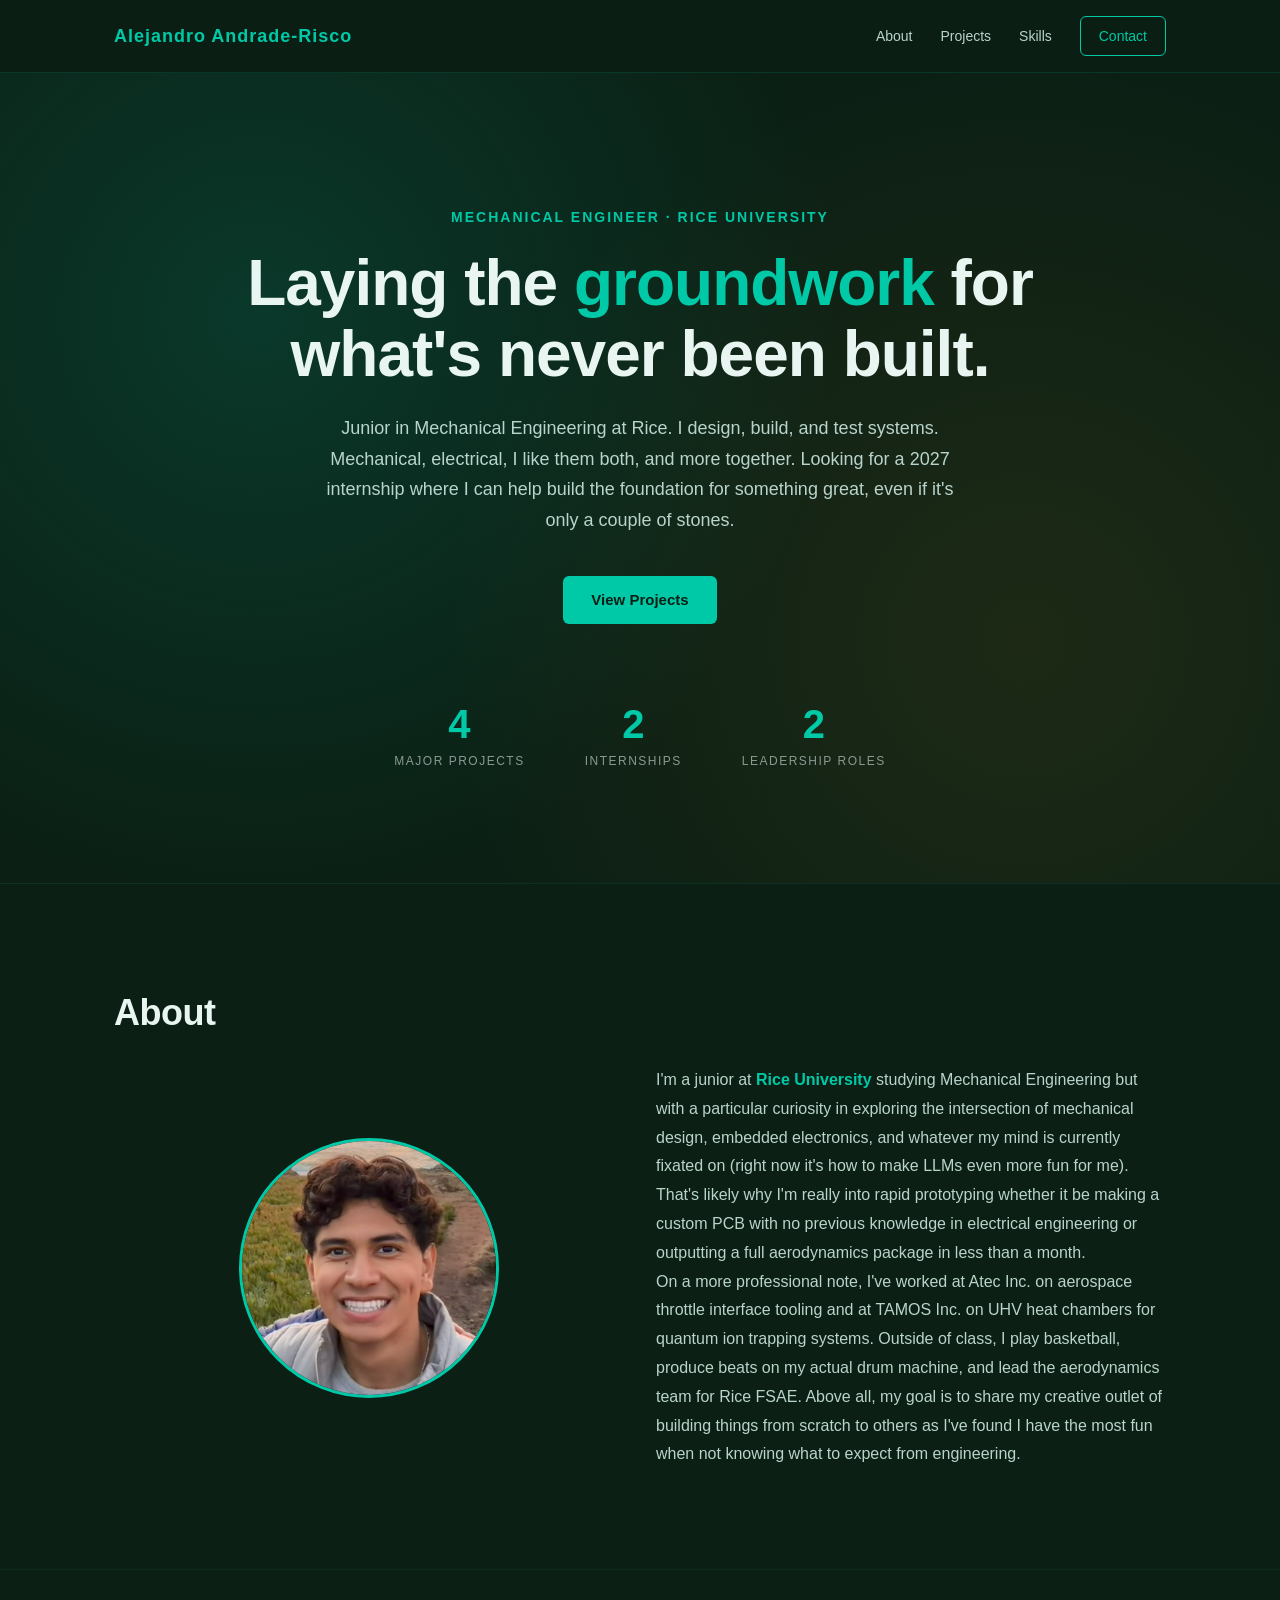
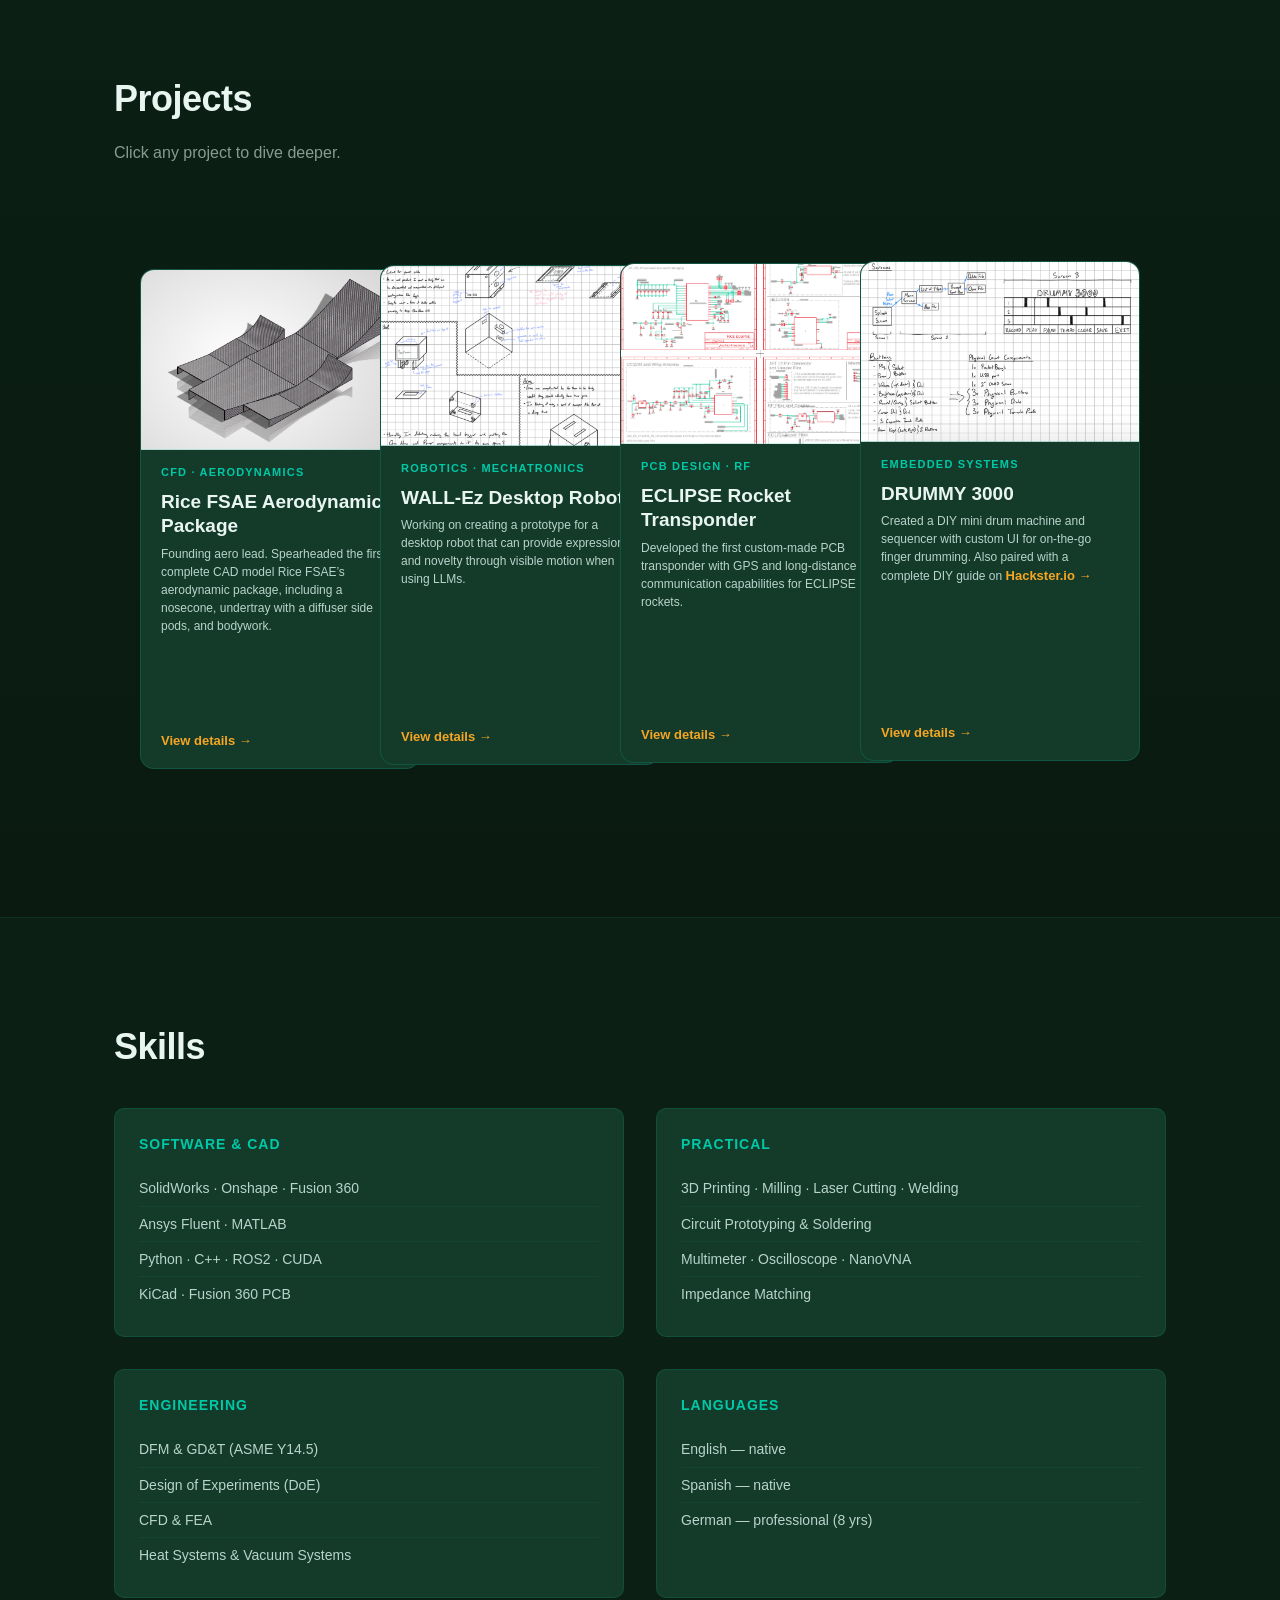
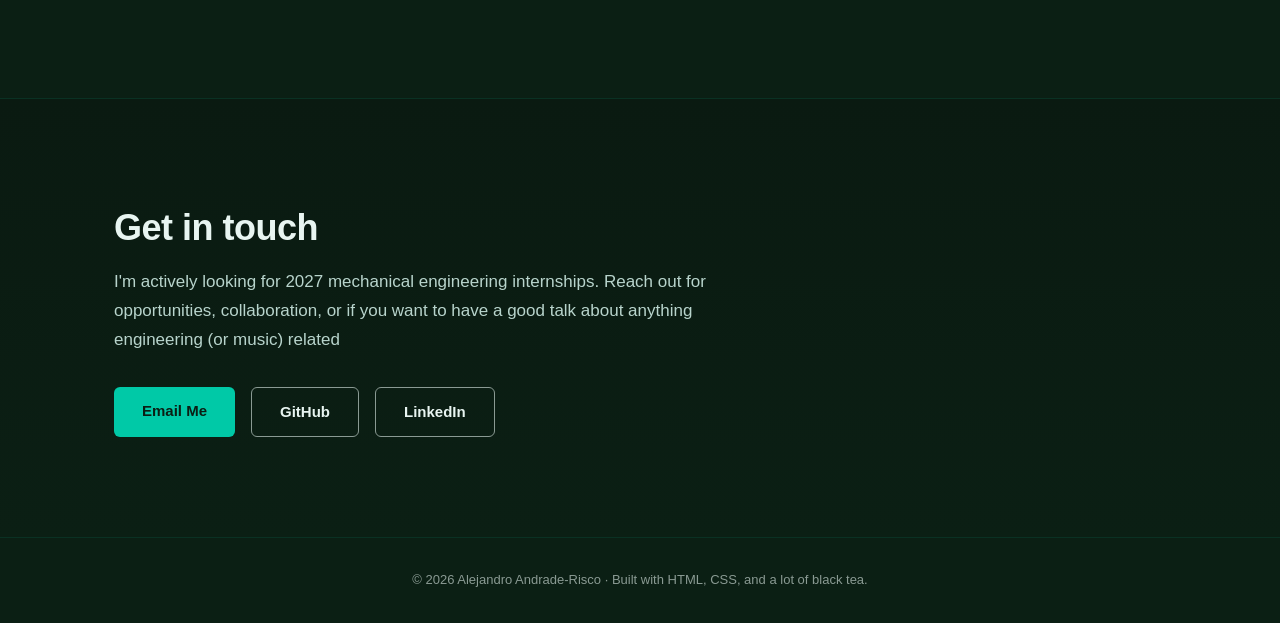
==== index.html @ f4b12572 "Update internship description for clarity" ====
<!DOCTYPE html>
<html lang="en">
<head>
  <meta charset="UTF-8">
  <meta name="viewport" content="width=device-width, initial-scale=1.0">
  <meta name="description" content="Mechanical engineering portfolio — Rice University. Projects in PCB design, aerodynamics, robotics, and embedded systems.">
  <meta property="og:title" content="Mechanical Engineering Portfolio">
  <meta property="og:description" content="Rice ME junior. PCB design, CFD, robotics, and embedded systems projects.">
  <meta property="og:type" content="website">
  <meta property="og:url" content="https://[your-github-username].github.io/">
  <meta property="og:image" content="https://[your-github-username].github.io/images/hero-preview.jpg">
  <title>Alejandro Andrade-Risco — Mechanical Engineering Portfolio</title>
  <link rel="stylesheet" href="style.css">
</head>
<body>

  <!-- NAV -->
  <nav class="nav">
    <div class="nav-inner">
      <a href="#top" class="nav-logo">Alejandro Andrade-Risco</a>
      <div class="nav-links">
        <a href="#about">About</a>
        <a href="#projects">Projects</a>
        <a href="#skills">Skills</a>
        <a href="#contact" class="nav-cta">Contact</a>
      </div>
    </div>
  </nav>

  <!-- HERO -->
  <header id="top" class="hero">
    <div class="hero-bg"></div>
    <div class="hero-content">
      <p class="hero-eyebrow">Mechanical Engineer · Rice University</p>
      <h1 class="hero-title">Laying the <span class="accent">groundwork</span> for what's never been built.</h1>
      <p class="hero-sub">
        Junior in Mechanical Engineering at Rice. I design, build, and test systems. Mechanical, electrical, I like them both, and more together. Looking for a 2027 internship where I can help build the foundation for something great, even if it's only a couple of stones.
      </p>
      <div class="hero-actions">
        <a href="#projects" class="btn btn-primary">View Projects</a>
      </div>
    </div>
    <div class="hero-stats">
      <div class="stat"><span class="stat-num">4</span><span class="stat-label">Major Projects</span></div>
      <div class="stat"><span class="stat-num">2</span><span class="stat-label">Internships</span></div>
      <div class="stat"><span class="stat-num">2</span><span class="stat-label">Leadership Roles</span></div>
    </div>
  </header>

  <!-- ABOUT -->
  <section id="about" class="section">
    <div class="container">
      <h2 class="section-title">About</h2>
      <div class="about-grid">
        <div class="headshot-wrapper">
          <img src="images/headshot.png" alt="[Your Photo]" class="headshot">
        </div>
        <div class="about-text-col">
          <p class="about-text">
            I'm a junior at <strong>Rice University</strong> studying Mechanical Engineering but with a particular
            curiosity in exploring the intersection of mechanical design, embedded electronics, and whatever my 
            mind is currently fixated on (right now it's how to make LLMs even more fun for me). That's likely why 
            I'm really into rapid prototyping whether it be making a custom PCB with no previous knowledge in 
            electrical engineering or outputting a full aerodynamics package in less than a month. 
          </p>
          <p class="about-text">
            On a more professional note, I've worked at Atec Inc. on aerospace throttle interface tooling and 
            at TAMOS Inc. on UHV heat chambers for quantum ion trapping systems. Outside of class, I play 
            basketball, produce beats on my actual drum machine, and lead the aerodynamics team for Rice FSAE.
            Above all, my goal is to share my creative outlet of building things from scratch to others as
            I've found I have the most fun when not knowing what to expect from engineering. 
          </p>
        </div>
    </div>
  </section>

  <!-- PROJECTS -->
  <section id="projects" class="section section-projects">
    <div class="container">
      <h2 class="section-title">Projects</h2>
      <p class="section-sub">Click any project to dive deeper.</p>

      <div class="project-grid">

        <!-- RICE FSAE — FIRST (LEFT) -->
        <article class="project-card" data-project="fsae">
          <div class="project-image" style="background-image:url('images/fsae_1.png')"></div>
          <div class="project-body">
            <span class="project-tag">CFD · Aerodynamics</span>
            <h3>Rice FSAE Aerodynamics Package</h3>
            <p>Founding aero lead. Spearheaded the first complete CAD model Rice FSAE’s aerodynamic package, including a nosecone, undertray with a diffuser side pods, and bodywork.</p>
            <span class="project-link">View details →</span>
          </div>
        </article>

        <!-- NVIDIA ORIN NANO ROBOT — SECOND -->
        <article class="project-card" data-project="robot">
          <div class="project-image" style="background-image:url('images/robot_2.png')"></div>
          <div class="project-body">
            <span class="project-tag">Robotics · Mechatronics</span>
            <h3>WALL-Ez Desktop Robot</h3>
            <p>Working on creating a prototype for a desktop robot that can provide expression and novelty through visible motion when using LLMs.</p>
            <span class="project-link">View details →</span>
          </div>
        </article>

        <!-- ECLIPSE TRANSPONDER — THIRD -->
        <article class="project-card" data-project="transponder">
          <div class="project-image" style="background-image:url('images/transponder_1.png')"></div>
          <div class="project-body">
            <span class="project-tag">PCB Design · RF</span>
            <h3>ECLIPSE Rocket Transponder</h3>
            <p>Developed the first custom-made PCB transponder with GPS and long-distance communication capabilities for ECLIPSE rockets.</p>
            <span class="project-link">View details →</span>
          </div>
        </article>

        <!-- DRUMMY 3000 — FOURTH (RIGHT) -->
        <article class="project-card" data-project="drum">
          <div class="project-image" style="background-image:url('images/drum_1.png')"></div>
          <div class="project-body">
            <span class="project-tag">Embedded Systems</span>
            <h3>DRUMMY 3000</h3>
            <p>Created a DIY mini drum machine and sequencer with custom UI for on-the-go finger drumming. Also paired with a complete DIY guide on <a href="https://www.hackster.io/aa338/edes-301-mini-drum-b5fde8" target="_blank" rel="noopener" class="project-link">Hackster.io →</a></p>
            <span class="project-link">View details →</span>
          </div>
        </article>

      </div>
    </div>
  </section>

  <!-- SKILLS -->
  <section id="skills" class="section">
    <div class="container">
      <h2 class="section-title">Skills</h2>
      <div class="skills-grid">
        <div class="skill-group">
          <h4>Software &amp; CAD</h4>
          <ul>
            <li>SolidWorks · Onshape · Fusion 360</li>
            <li>Ansys Fluent · MATLAB</li>
            <li>Python · C++ · ROS2 · CUDA</li>
            <li>KiCad · Fusion 360 PCB</li>
          </ul>
        </div>
        <div class="skill-group">
          <h4>Practical</h4>
          <ul>
            <li>3D Printing · Milling · Laser Cutting · Welding</li>
            <li>Circuit Prototyping &amp; Soldering  </li>
            <li>Multimeter · Oscilloscope · NanoVNA</li>
            <li>Impedance Matching</li>
          </ul>
        </div>
        <div class="skill-group">
          <h4>Engineering</h4>
          <ul>
            <li>DFM &amp; GD&amp;T (ASME Y14.5)</li>
            <li>Design of Experiments (DoE)</li>
            <li>CFD &amp; FEA</li>
            <li>Heat Systems &amp; Vacuum Systems</li>
          </ul>
        </div>
        <div class="skill-group">
          <h4>Languages</h4>
          <ul>
            <li>English — native</li>
            <li>Spanish — native</li>
            <li>German — professional (8 yrs)</li>
          </ul>
        </div>
      </div>
    </div>
  </section>

  <!-- CONTACT -->
  <section id="contact" class="section section-contact">
    <div class="container">
      <h2 class="section-title">Get in touch</h2>
      <p class="contact-line">
        I'm actively looking for 2027 mechanical engineering internships. Reach out for opportunities,
        collaboration, or if you want to have a good talk about anything engineering (or music) related
      </p>
      <div class="contact-links">
        <a href="mailto:pagers_unit.9m@icloud.com" class="btn btn-primary">Email Me</a>
        <a href="https://github.com/necruda" target="_blank" class="btn btn-ghost">GitHub</a>
        <a href="https://linkedin.com/in/alejandro-andrade-risco1108/" target="_blank" class="btn btn-ghost">LinkedIn</a>
      </div>
    </div>
  </section>

  <footer class="footer">
    <p>© 2026 Alejandro Andrade-Risco · Built with HTML, CSS, and a lot of black tea.</p>
  </footer>

  <!-- MODAL -->
  <div id="projectModal" class="modal" aria-hidden="true">
    <div class="modal-overlay" data-close></div>
    <div class="modal-card">
      <button class="modal-close" data-close aria-label="Close">×</button>
      <div class="modal-images" id="modalImages"></div>
      <div class="modal-body">
        <span class="project-tag" id="modalTag"></span>
        <h3 id="modalTitle"></h3>
        <div class="modal-section">
          <h4 class="modal-section-title">Description</h4>
          <p id="modalDesc"></p>
        </div>
        <div class="modal-section">
          <h4 class="modal-section-title">Process</h4>
          <p id="modalProcess"></p>
        </div>
        <div class="modal-section">
          <h4 class="modal-section-title">Results</h4>
          <p id="modalResults"></p>
        </div>
        <div class="modal-tech" id="modalTech"></div>
      </div>
    </div>
  </div>

  <!-- Expanded image overlay — shown when clicking a modal image -->
  <div id="expandedOverlay" class="expanded-overlay" aria-hidden="true">
    <button class="expanded-close" aria-label="Close">×</button>
    <img src="" alt="Enlarged project image" class="expanded-img">
  </div>

  <script src="script.js"></script>
</body>
</html>
---- style.css ----
/* ===== RESET & BASE ===== */
* { margin: 0; padding: 0; box-sizing: border-box; }
html { scroll-behavior: smooth; }
body {
  font-family: -apple-system, BlinkMacSystemFont, 'Segoe UI', Roboto, sans-serif;
  background: #0b1f14;
  color: #e8f5f1;
  line-height: 1.6;
  -webkit-font-smoothing: antialiased;
}
a { color: #00c9a7; text-decoration: none; transition: color 0.2s; }
a:hover { color: #f5a623; }
img { max-width: 100%; display: block; }
ul { list-style: none; }
.container { max-width: 1100px; margin: 0 auto; padding: 0 24px; }

/* ===== NAV ===== */
.nav {
  position: sticky;
  top: 0;
  z-index: 100;
  background: rgba(11, 31, 20, 0.85);
  backdrop-filter: blur(10px);
  -webkit-backdrop-filter: blur(10px);
  border-bottom: 1px solid rgba(0, 201, 167, 0.15);
}
.nav-inner {
  max-width: 1100px;
  margin: 0 auto;
  padding: 16px 24px;
  display: flex;
  justify-content: space-between;
  align-items: center;
}
.nav-logo {
  font-weight: 700;
  font-size: 18px;
  letter-spacing: 1px;
  color: #00c9a7;
}
.nav-links { display: flex; gap: 28px; align-items: center; }
.nav-links a {
  color: #b8d4cc;
  font-size: 14px;
  font-weight: 500;
  transition: color 0.2s;
}
.nav-links a:hover { color: #00c9a7; }
.nav-cta {
  padding: 8px 18px;
  border: 1px solid #00c9a7;
  border-radius: 6px;
  color: #00c9a7 !important;
}
.nav-cta:hover { background: #00c9a7; color: #0b1f14 !important; }

/* ===== HERO ===== */
.hero {
  position: relative;
  min-height: 90vh;
  display: flex;
  flex-direction: column;
  justify-content: center;
  align-items: center;
  padding: 80px 24px 60px;
  overflow: hidden;
}
.hero-bg {
  position: absolute;
  inset: 0;
  background:
    radial-gradient(circle at 20% 30%, rgba(0, 201, 167, 0.15), transparent 50%),
    radial-gradient(circle at 80% 70%, rgba(245, 166, 35, 0.08), transparent 50%);
  z-index: 0;
}
.hero-content {
  position: relative;
  z-index: 1;
  max-width: 800px;
  text-align: center;
}
.hero-eyebrow {
  color: #00c9a7;
  font-size: 14px;
  letter-spacing: 2px;
  text-transform: uppercase;
  font-weight: 600;
  margin-bottom: 20px;
}
.hero-title {
  font-size: clamp(36px, 6vw, 64px);
  font-weight: 700;
  line-height: 1.1;
  margin-bottom: 24px;
  letter-spacing: -1px;
}
.accent { color: #00c9a7; }
.hero-sub {
  font-size: 18px;
  color: #b8d4cc;
  max-width: 640px;
  margin: 0 auto 40px;
  line-height: 1.7;
}
.hero-actions {
  display: flex;
  gap: 16px;
  justify-content: center;
  flex-wrap: wrap;
}
.hero-stats {
  position: relative;
  z-index: 1;
  display: flex;
  gap: 60px;
  margin-top: 80px;
  flex-wrap: wrap;
  justify-content: center;
}
.stat {
  display: flex;
  flex-direction: column;
  align-items: center;
}
.stat-num {
  font-size: 40px;
  font-weight: 700;
  color: #00c9a7;
  line-height: 1;
}
.stat-label {
  font-size: 12px;
  text-transform: uppercase;
  letter-spacing: 1.5px;
  color: #8a9a93;
  margin-top: 8px;
}

/* ===== BUTTONS ===== */
.btn {
  display: inline-block;
  padding: 12px 28px;
  border-radius: 6px;
  font-size: 15px;
  font-weight: 600;
  text-decoration: none;
  transition: all 0.2s;
  cursor: pointer;
  border: none;
}
.btn-primary {
  background: #00c9a7;
  color: #0b1f14;
}
.btn-primary:hover {
  background: #f5a623;
  color: #0b1f14;
  transform: translateY(-2px);
}
.btn-ghost {
  background: transparent;
  color: #e8f5f1;
  border: 1px solid #8a9a93;
}
.btn-ghost:hover {
  border-color: #00c9a7;
  color: #00c9a7;
  transform: translateY(-2px);
}

/* ===== SECTIONS ===== */
.section {
  padding: 100px 0;
  border-top: 1px solid rgba(0, 201, 167, 0.1);
}
.section-projects { background: linear-gradient(180deg, #0b1f14 0%, #0a1a11 100%); }
.section-contact { background: linear-gradient(180deg, #0a1a11 0%, #0b1f14 100%); }
.section-title {
  font-size: 36px;
  font-weight: 700;
  margin-bottom: 12px;
  letter-spacing: -0.5px;
}
.section-sub {
  color: #8a9a93;
  font-size: 16px;
  margin-bottom: 48px;
}

/* ===== ABOUT ===== */
.about-grid {
  display: grid;
  grid-template-columns: 1fr 1fr;
  gap: 32px;
  margin-top: 24px;
}
.about-text {
  font-size: 16px;
  color: #b8d4cc;
  line-height: 1.8;
}
.about-text strong { color: #00c9a7; }

/* ===== PROJECT GRID — 3D CARD FAN (CSSDeck-inspired) ===== */
.project-grid {
  display: flex;
  flex-direction: row;
  justify-content: center;
  align-items: flex-end;
  gap: 0;
  padding: 48px 32px 56px;
  perspective: 1200px;
  overflow: visible;
  transition: opacity 0.2s;
}

/* Card sizing — all identical */
.project-card {
  position: relative;
  flex: 0 0 280px;
  width: 280px;
  height: 500px;
  background: #143a2a;
  border: 1px solid rgba(0, 201, 167, 0.2);
  border-radius: 14px;
  overflow: hidden;
  cursor: pointer;
  transition: transform 0.45s cubic-bezier(0.22, 0.61, 0.36, 1),
              box-shadow 0.45s ease,
              border-color 0.3s ease,
              opacity 0.35s ease;
  will-change: transform;
  /* Slight overlap — each card overlaps the one to its left by 40px */
  margin-left: -40px;
}

/* First card (leftmost) — no negative margin, sits at the start */
.project-card:first-child {
  margin-left: 0;
}

/* Image area — fixed size for all cards */
.project-card .project-image {
  height: 180px;
  background-size: cover;
  background-position: center;
  background-color: #0b1f14;
  border-bottom: 1px solid rgba(0, 201, 167, 0.2);
  flex: 0 0 220px;
}

.project-card .project-body {
  padding: 14px 20px 16px;
  flex: 1;
  display: flex;
  flex-direction: column;
  justify-content: space-between;
  height: calc(100% - 180px);
}

/* Hovered card pops forward */
.project-card:hover {
  z-index: 10;
  transform: translateX(20px) scale(1.06) translateY(-8px);
  box-shadow: 0 28px 56px rgba(0, 201, 167, 0.25), 0 0 0 1px rgba(0, 201, 167, 0.4);
  border-color: rgba(0, 201, 167, 0.5);
}

/* Cards to the RIGHT of hovered card — fan to the right */
/* CSS ~ only selects following siblings — works for right side */
.project-card:hover ~ .project-card {
  transform: translateX(60px) rotate(6deg);
  box-shadow: 0 16px 32px rgba(0, 0, 0, 0.4);
  border-color: rgba(0, 201, 167, 0.15);
  opacity: 0.75;
  z-index: 1;
}

/* Cards to the LEFT of hovered card — fan to the left via data-hover */
/* JS sets projectGrid.dataset.hover = index of hovered card */
/* Then CSS fans preceding cards via [data-hover="N"] .project-card:nth-child(M) */

/* When card 1 (index 0) is hovered — no left-side cards */
/* When card 2 (index 1) is hovered — card 1 fans left */
[data-hover="1"] .project-card:nth-child(1) {
  transform: translateX(-50px) rotate(-4deg);
  box-shadow: 0 16px 32px rgba(0, 0, 0, 0.4);
  opacity: 0.75;
}

/* When card 3 (index 2) is hovered — cards 1,2 fan left */
[data-hover="2"] .project-card:nth-child(1) {
  transform: translateX(-100px) rotate(-8deg);
  box-shadow: 0 20px 40px rgba(0, 0, 0, 0.45);
  opacity: 0.65;
}
[data-hover="2"] .project-card:nth-child(2) {
  transform: translateX(-45px) rotate(-3deg);
  box-shadow: 0 14px 28px rgba(0, 0, 0, 0.35);
  opacity: 0.78;
}

/* When card 4 (index 3) is hovered — cards 1,2,3 fan left */
[data-hover="3"] .project-card:nth-child(1) {
  transform: translateX(-160px) rotate(-12deg);
  box-shadow: 0 24px 48px rgba(0, 0, 0, 0.5);
  opacity: 0.55;
}
[data-hover="3"] .project-card:nth-child(2) {
  transform: translateX(-95px) rotate(-7deg);
  box-shadow: 0 18px 36px rgba(0, 0, 0, 0.4);
  opacity: 0.65;
}
[data-hover="3"] .project-card:nth-child(3) {
  transform: translateX(-40px) rotate(-2deg);
  box-shadow: 0 12px 24px rgba(0, 0, 0, 0.3);
  opacity: 0.78;
}

/* When no card is hovered — reset all */
[data-hover=""] .project-card {
  opacity: 1;
}

/* Default (non-hovered) — cards slightly offset to show overlap depth */
.project-card:nth-child(1) { transform: translateY(8px); }
.project-card:nth-child(2) { transform: translateY(4px); }
.project-card:nth-child(3) { transform: translateY(2px); }
.project-card:nth-child(4) { transform: translateY(0); }

.project-tag {
  display: inline-block;
  font-size: 11px;
  letter-spacing: 1.2px;
  text-transform: uppercase;
  color: #00c9a7;
  font-weight: 600;
  margin-bottom: 8px;
}
.project-body h3 {
  font-size: 19px;
  margin-bottom: 6px;
  color: #e8f5f1;
  line-height: 1.3;
}
.project-body p {
  color: #b8d4cc;
  font-size: 12px;
  line-height: 1.5;
  margin-bottom: 10px;
  flex: 1;
}
.project-link {
  color: #f5a623;
  font-size: 13px;
  font-weight: 600;
}
/* ===== EXPANDED IMAGE OVERLAY (click modal image to zoom) ===== */
#expandedOverlay {
  position: fixed;
  inset: 0;
  z-index: 1000;
  background: rgba(11, 31, 20, 0.96);
  display: flex;
  align-items: center;
  justify-content: center;
  opacity: 0;
  pointer-events: none;
  transition: opacity 0.2s ease;
}
#expandedOverlay.open {
  opacity: 1;
  pointer-events: auto;
}
#expandedOverlay .expanded-img {
  max-width: 92vw;
  max-height: 90vh;
  object-fit: contain;
  cursor: zoom-out;
  border-radius: 8px;
  transition: transform 0.15s ease;
  box-shadow: 0 20px 60px rgba(0, 0, 0, 0.6);
}
#expandedOverlay .expanded-img:hover {
  transform: scale(1.01);
}
#expandedOverlay .expanded-close {
  position: absolute;
  top: 20px;
  right: 24px;
  background: none;
  border: none;
  color: #00c9a7;
  font-size: 32px;
  cursor: pointer;
  line-height: 1;
  padding: 8px;
  transition: color 0.15s, transform 0.15s;
  z-index: 1001;
}
#expandedOverlay .expanded-close:hover {
  color: #f5a623;
  transform: rotate(90deg);
}

/* ===== SKILLS ===== */
.skills-grid {
  display: grid;
  grid-template-columns: repeat(2, 1fr);
  gap: 32px;
  margin-top: 32px;
}
.skill-group {
  background: #143a2a;
  border: 1px solid rgba(0, 201, 167, 0.15);
  border-radius: 10px;
  padding: 24px;
}
.skill-group h4 {
  color: #00c9a7;
  font-size: 14px;
  letter-spacing: 1px;
  text-transform: uppercase;
  margin-bottom: 16px;
}
.skill-group li {
  color: #b8d4cc;
  font-size: 14px;
  padding: 6px 0;
  border-bottom: 1px solid rgba(0, 201, 167, 0.08);
}
.skill-group li:last-child { border-bottom: none; }

/* ===== CONTACT ===== */
.contact-line {
  font-size: 17px;
  color: #b8d4cc;
  max-width: 640px;
  margin-bottom: 32px;
  line-height: 1.7;
}
.contact-links {
  display: flex;
  gap: 16px;
  flex-wrap: wrap;
}

/* ===== FOOTER ===== */
.footer {
  padding: 32px 24px;
  text-align: center;
  border-top: 1px solid rgba(0, 201, 167, 0.1);
  color: #8a9a93;
  font-size: 13px;
}

.headshot-wrapper {
  display: flex;
  align-items: center;
  justify-content: center;
}
.headshot {
  width: 260px;
  height: 260px;
  border-radius: 50%;
  object-fit: cover;
  border: 3px solid #00c9a7;
  background: #143a2a;
}
.headshot-placeholder {
  width: 260px;
  height: 260px;
  border-radius: 50%;
  background: #143a2a;
  border: 2px dashed #8a9a93;
  display: flex;
  align-items: center;
  justify-content: center;
  color: #8a9a93;
  font-size: 13px;
  text-transform: uppercase;
  letter-spacing: 1px;
}

/* ===== MODAL ===== */
.modal {
  position: fixed;
  inset: 0;
  z-index: 200;
  display: none;
  align-items: center;
  justify-content: center;
  padding: 20px;
}
.modal[aria-hidden="false"] { display: flex; }
.modal-overlay {
  position: absolute;
  inset: 0;
  background: rgba(5, 15, 10, 0.85);
  backdrop-filter: blur(8px);
  -webkit-backdrop-filter: blur(8px);
}
.modal-card {
  position: relative;
  background: #0b1f14;
  border: 1px solid rgba(0, 201, 167, 0.3);
  border-radius: 14px;
  max-width: 900px;
  width: 100%;
  max-height: 90vh;
  overflow-y: auto;
  z-index: 1;
  animation: modalIn 0.25s ease-out;
}
@keyframes modalIn {
  from { opacity: 0; transform: scale(0.95) translateY(20px); }
  to   { opacity: 1; transform: scale(1) translateY(0); }
}
.modal-close {
  position: absolute;
  top: 16px;
  right: 16px;
  width: 36px;
  height: 36px;
  background: rgba(11, 31, 20, 0.9);
  border: 1px solid rgba(0, 201, 167, 0.3);
  border-radius: 50%;
  color: #e8f5f1;
  font-size: 22px;
  line-height: 1;
  cursor: pointer;
  z-index: 2;
  transition: all 0.2s;
}
.modal-close:hover { background: #00c9a7; color: #0b1f14; }
.modal-images {
  display: grid;
  grid-template-columns: repeat(3, 1fr);
  gap: 4px;
  background: #000;
  border-bottom: 1px solid rgba(0, 201, 167, 0.2);
}
.modal-images img {
  width: 100%;
  height: 200px;
  object-fit: cover;
}
.modal-body { padding: 32px; }
.modal-body h3 {
  font-size: 28px;
  margin: 8px 0 16px;
  color: #e8f5f1;
}
.modal-body p {
  color: #b8d4cc;
  font-size: 15px;
  line-height: 1.7;
  margin-bottom: 20px;
}
.modal-bullets li {
  color: #b8d4cc;
  font-size: 14px;
  padding: 6px 0 6px 20px;
  position: relative;
}
.modal-bullets li::before {
  content: "▸";
  position: absolute;
  left: 0;
  color: #00c9a7;
}
.modal-tech {
  display: flex;
  flex-wrap: wrap;
  gap: 8px;
  margin-top: 24px;
  padding-top: 20px;
  border-top: 1px solid rgba(0, 201, 167, 0.15);
}
.modal-tech span {
  background: #143a2a;
  color: #00c9a7;
  padding: 6px 12px;
  border-radius: 16px;
  font-size: 12px;
  font-weight: 500;
}

.modal-desc {
  font-size: 16px;
  line-height: 1.7;
  color: #e8f5f1;
  margin-bottom: 24px;
}

.modal-section {
  margin-bottom: 20px;
}

.modal-section-title {
  font-size: 13px;
  text-transform: uppercase;
  letter-spacing: 1.2px;
  color: #00c9a7;
  margin: 0 0 8px;
  font-weight: 600;
}

.modal-section p {
  color: #b8d4cc;
  font-size: 14px;
  line-height: 1.7;
  margin: 0;
}

/* ===== RESUME PAGE ===== */
.resume-header {
  max-width: 900px;
  margin: 0 auto;
  padding: 80px 24px 40px;
  text-align: center;
}
.resume-header h1 {
  font-size: 48px;
  margin-bottom: 12px;
  letter-spacing: -1px;
}
.resume-meta {
  color: #8a9a93;
  font-size: 15px;
  margin-bottom: 32px;
}
.resume-actions {
  display: flex;
  gap: 16px;
  justify-content: center;
  flex-wrap: wrap;
}
.resume-main {
  max-width: 900px;
  margin: 0 auto;
  padding: 40px 24px 80px;
}
.resume-section {
  margin-bottom: 48px;
}
.resume-section h2 {
  font-size: 22px;
  color: #00c9a7;
  text-transform: uppercase;
  letter-spacing: 2px;
  margin-bottom: 16px;
}
.resume-entry {
  margin-bottom: 28px;
}
.resume-entry h3 {
  font-size: 18px;
  color: #e8f5f1;
  margin-bottom: 4px;
}
.resume-entry .role {
  color: #00c9a7;
  font-size: 14px;
  font-weight: 500;
  margin-bottom: 8px;
}
.resume-entry .company {
  color: #8a9a93;
  font-size: 13px;
  margin-bottom: 12px;
}
.resume-entry ul {
  padding-left: 20px;
  color: #b8d4cc;
  font-size: 14px;
  line-height: 1.7;
}
.resume-entry li {
  margin-bottom: 4px;
}
.resume-skills {
  display: flex;
  flex-wrap: wrap;
  gap: 8px;
  margin-top: 16px;
}
.resume-skills span {
  background: #143a2a;
  color: #00c9a7;
  padding: 4px 10px;
  border-radius: 12px;
  font-size: 12px;
}

/* ===== RESPONSIVE ===== */
@media (max-width: 768px) {
  .about-grid { grid-template-columns: 1fr; }
  .skills-grid { grid-template-columns: 1fr; }
  .hero-stats { gap: 30px; }
  .section-title { font-size: 28px; }

  .modal-images { grid-template-columns: 1fr; }
  .modal-images img { height: 180px; }

  /* Deck collapses to vertical stack on mobile */
  .project-grid {
    position: relative;
    padding: 40px 16px 60px;
  }
  .project-card {
    position: relative;
    top: auto;
    left: auto;
    width: 100%;
    max-width: 360px;
    min-height: auto;
    transform: none !important;
    opacity: 1 !important;
    margin: 0 0 24px;
    box-shadow: none !important;
    border-color: rgba(0, 201, 167, 0.2) !important;
  }
  .project-grid:hover .project-card {
    transform: none !important;
    box-shadow: none !important;
  }
  .project-card .project-body {
    transform: none !important;
    padding: 20px;
  }
  .project-image {
    height: 200px;
  }
}
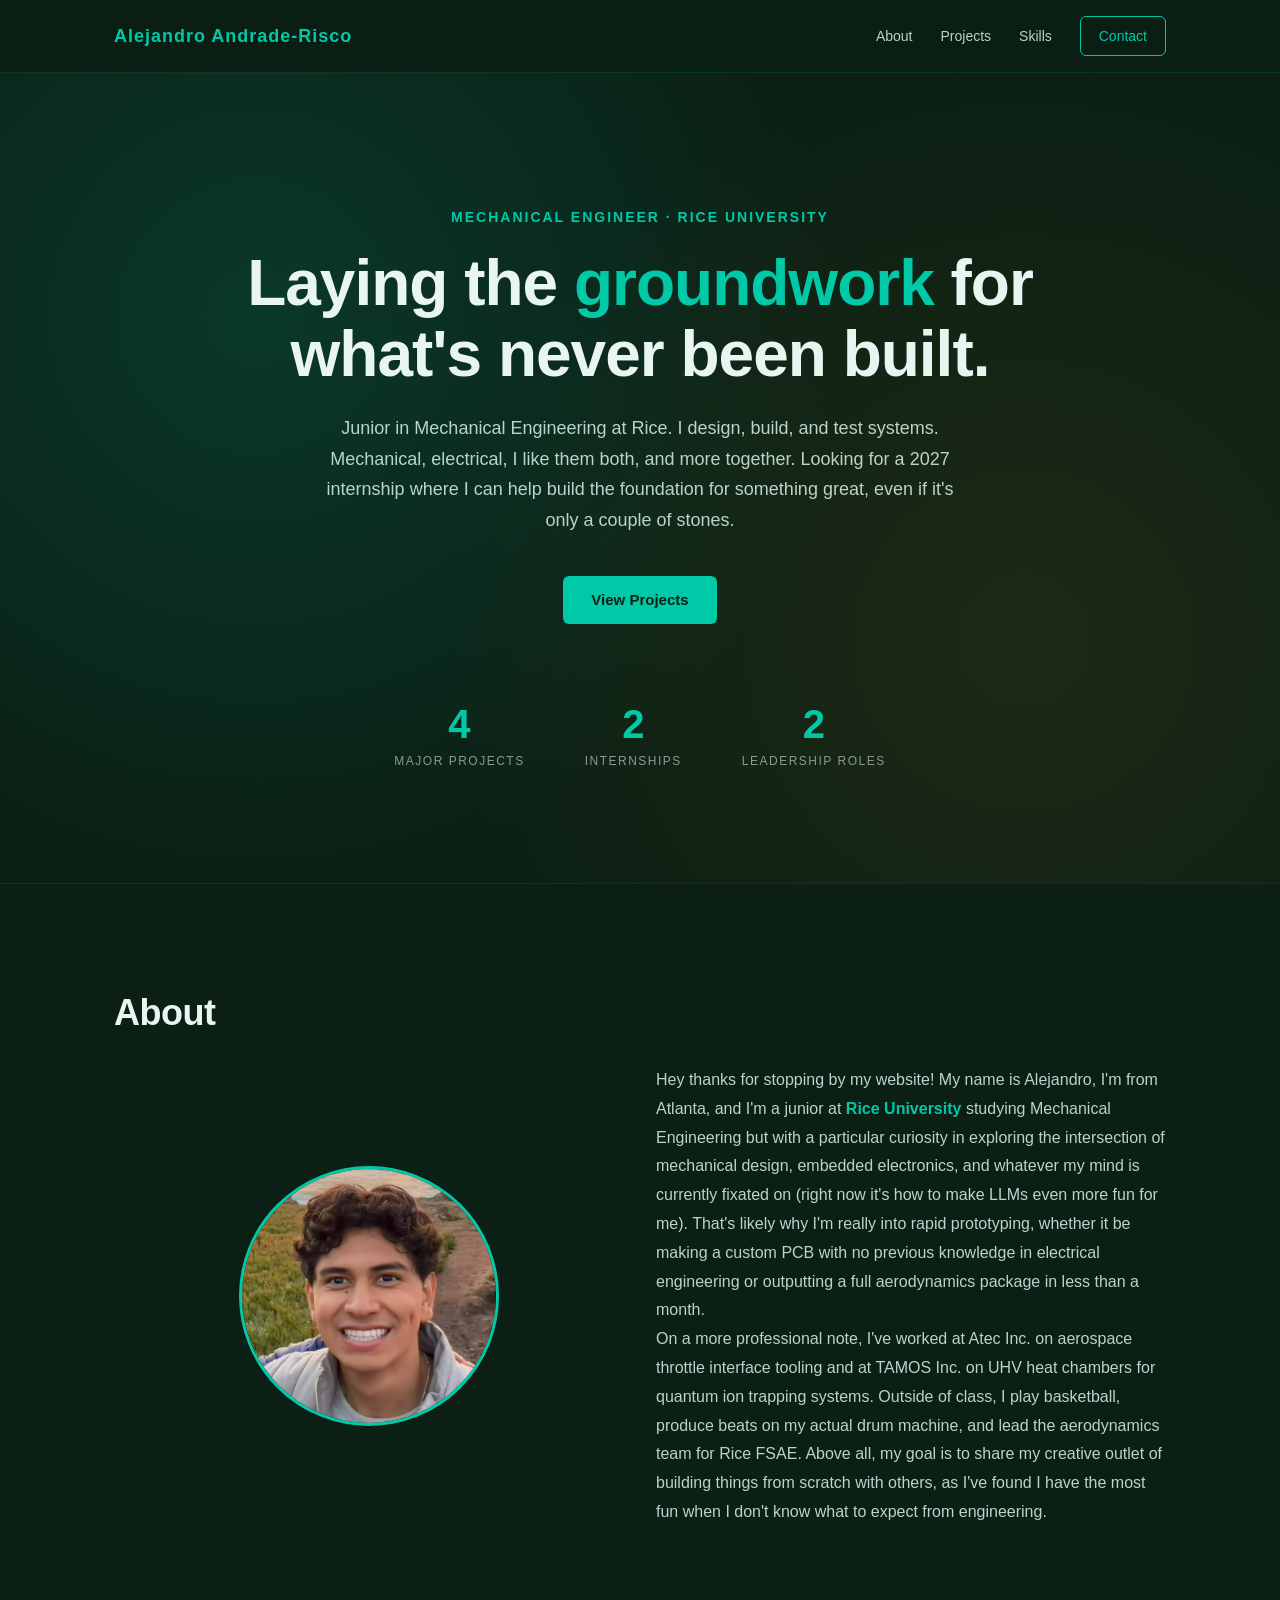
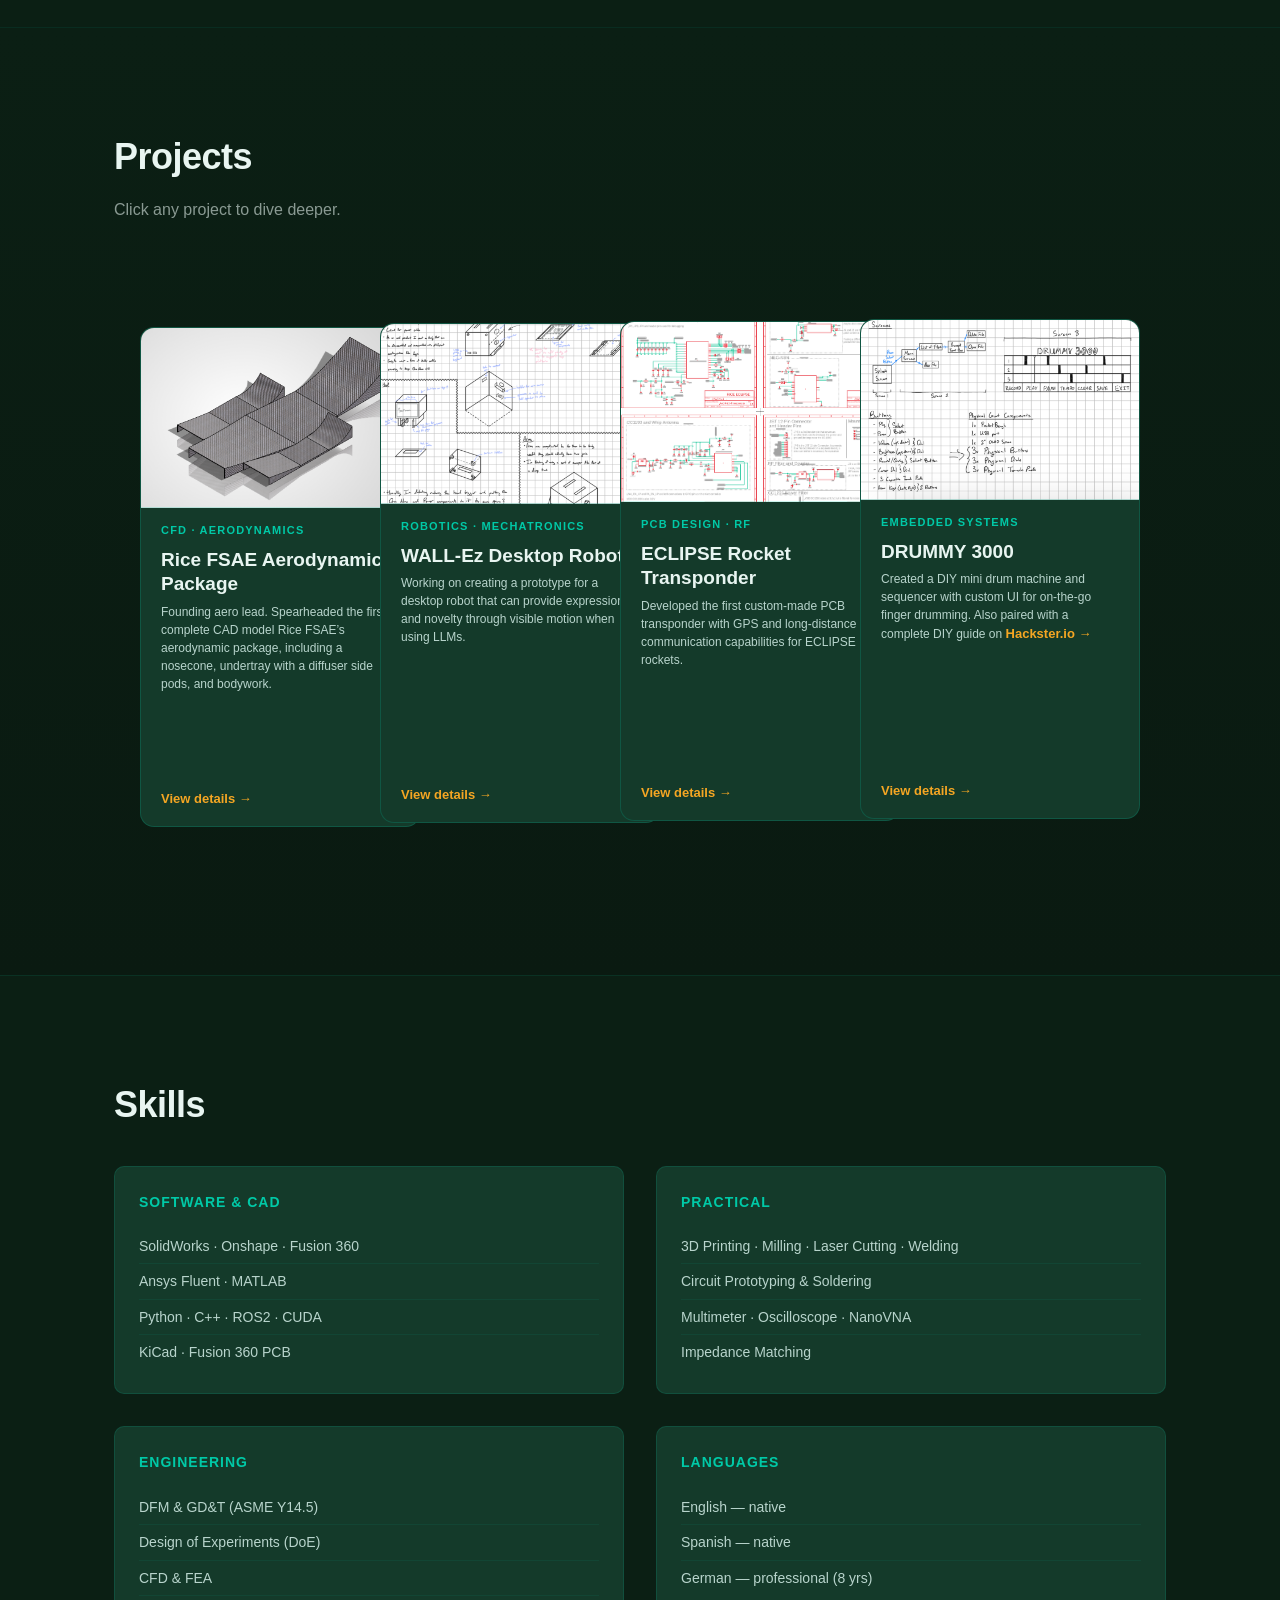
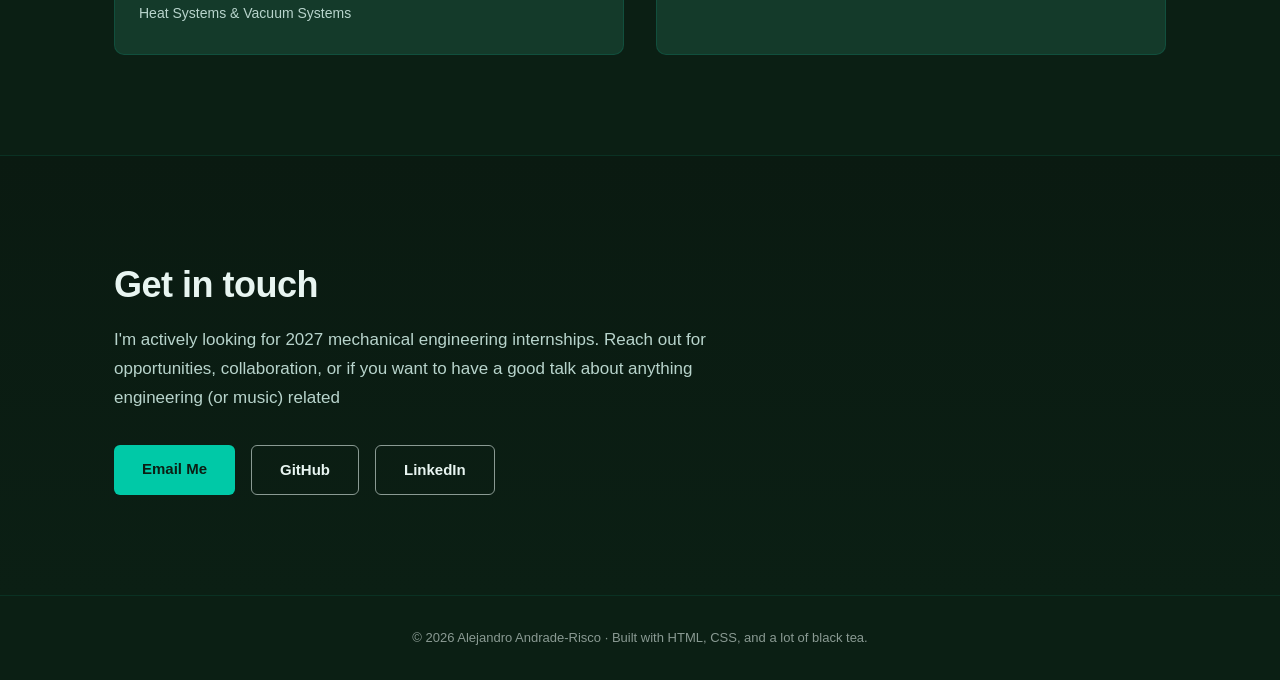
==== commit baf951d3: "Revise about section in index.html Updated personal introduction and professional experience details" ====
--- a/index.html
+++ b/index.html
@@ -57,18 +57,19 @@
         </div>
         <div class="about-text-col">
           <p class="about-text">
-            I'm a junior at <strong>Rice University</strong> studying Mechanical Engineering but with a particular
-            curiosity in exploring the intersection of mechanical design, embedded electronics, and whatever my 
-            mind is currently fixated on (right now it's how to make LLMs even more fun for me). That's likely why 
-            I'm really into rapid prototyping whether it be making a custom PCB with no previous knowledge in 
+              Hey thanks for stopping by my website! My name is Alejandro, I'm from Atlanta, and I'm a junior 
+            at <strong>Rice University</strong> studying Mechanical Engineering but with a particular curiosity in 
+            exploring the intersection of mechanical design, embedded electronics, and whatever my mind is 
+            currently fixated on (right now it's how to make LLMs even more fun for me). That's likely why I'm 
+            really into rapid prototyping, whether it be making a custom PCB with no previous knowledge in 
             electrical engineering or outputting a full aerodynamics package in less than a month. 
           </p>
           <p class="about-text">
-            On a more professional note, I've worked at Atec Inc. on aerospace throttle interface tooling and 
+              On a more professional note, I've worked at Atec Inc. on aerospace throttle interface tooling and 
             at TAMOS Inc. on UHV heat chambers for quantum ion trapping systems. Outside of class, I play 
             basketball, produce beats on my actual drum machine, and lead the aerodynamics team for Rice FSAE.
-            Above all, my goal is to share my creative outlet of building things from scratch to others as
-            I've found I have the most fun when not knowing what to expect from engineering. 
+            Above all, my goal is to share my creative outlet of building things from scratch with others, as
+            I've found I have the most fun when I don't know what to expect from engineering. 
           </p>
         </div>
     </div>
@@ -209,11 +210,11 @@
         </div>
         <div class="modal-section">
           <h4 class="modal-section-title">Process</h4>
-          <p id="modalProcess"></p>
+          <ul id="modalProcess"></ul>
         </div>
         <div class="modal-section">
           <h4 class="modal-section-title">Results</h4>
-          <p id="modalResults"></p>
+          <ul id="modalResults"></ul>
         </div>
         <div class="modal-tech" id="modalTech"></div>
       </div>
--- a/style.css
+++ b/style.css
@@ -557,18 +557,28 @@
   line-height: 1.7;
   margin-bottom: 20px;
 }
-.modal-bullets li {
+.modal-section ul {
+  margin: 0;
+  padding: 0;
+  list-style: none;
+}
+.modal-section li {
   color: #b8d4cc;
   font-size: 14px;
-  padding: 6px 0 6px 20px;
+  line-height: 1.65;
+  padding: 7px 0 7px 22px;
   position: relative;
-}
-.modal-bullets li::before {
+  margin-bottom: 4px;
+}
+.modal-section li::before {
   content: "▸";
   position: absolute;
   left: 0;
   color: #00c9a7;
-}
+  font-weight: 600;
+}
+/* existing .modal-bullets overrides kept for any legacy lists */
+.modal-bullets { margin: 0; padding: 0; list-style: none; }
 .modal-tech {
   display: flex;
   flex-wrap: wrap;
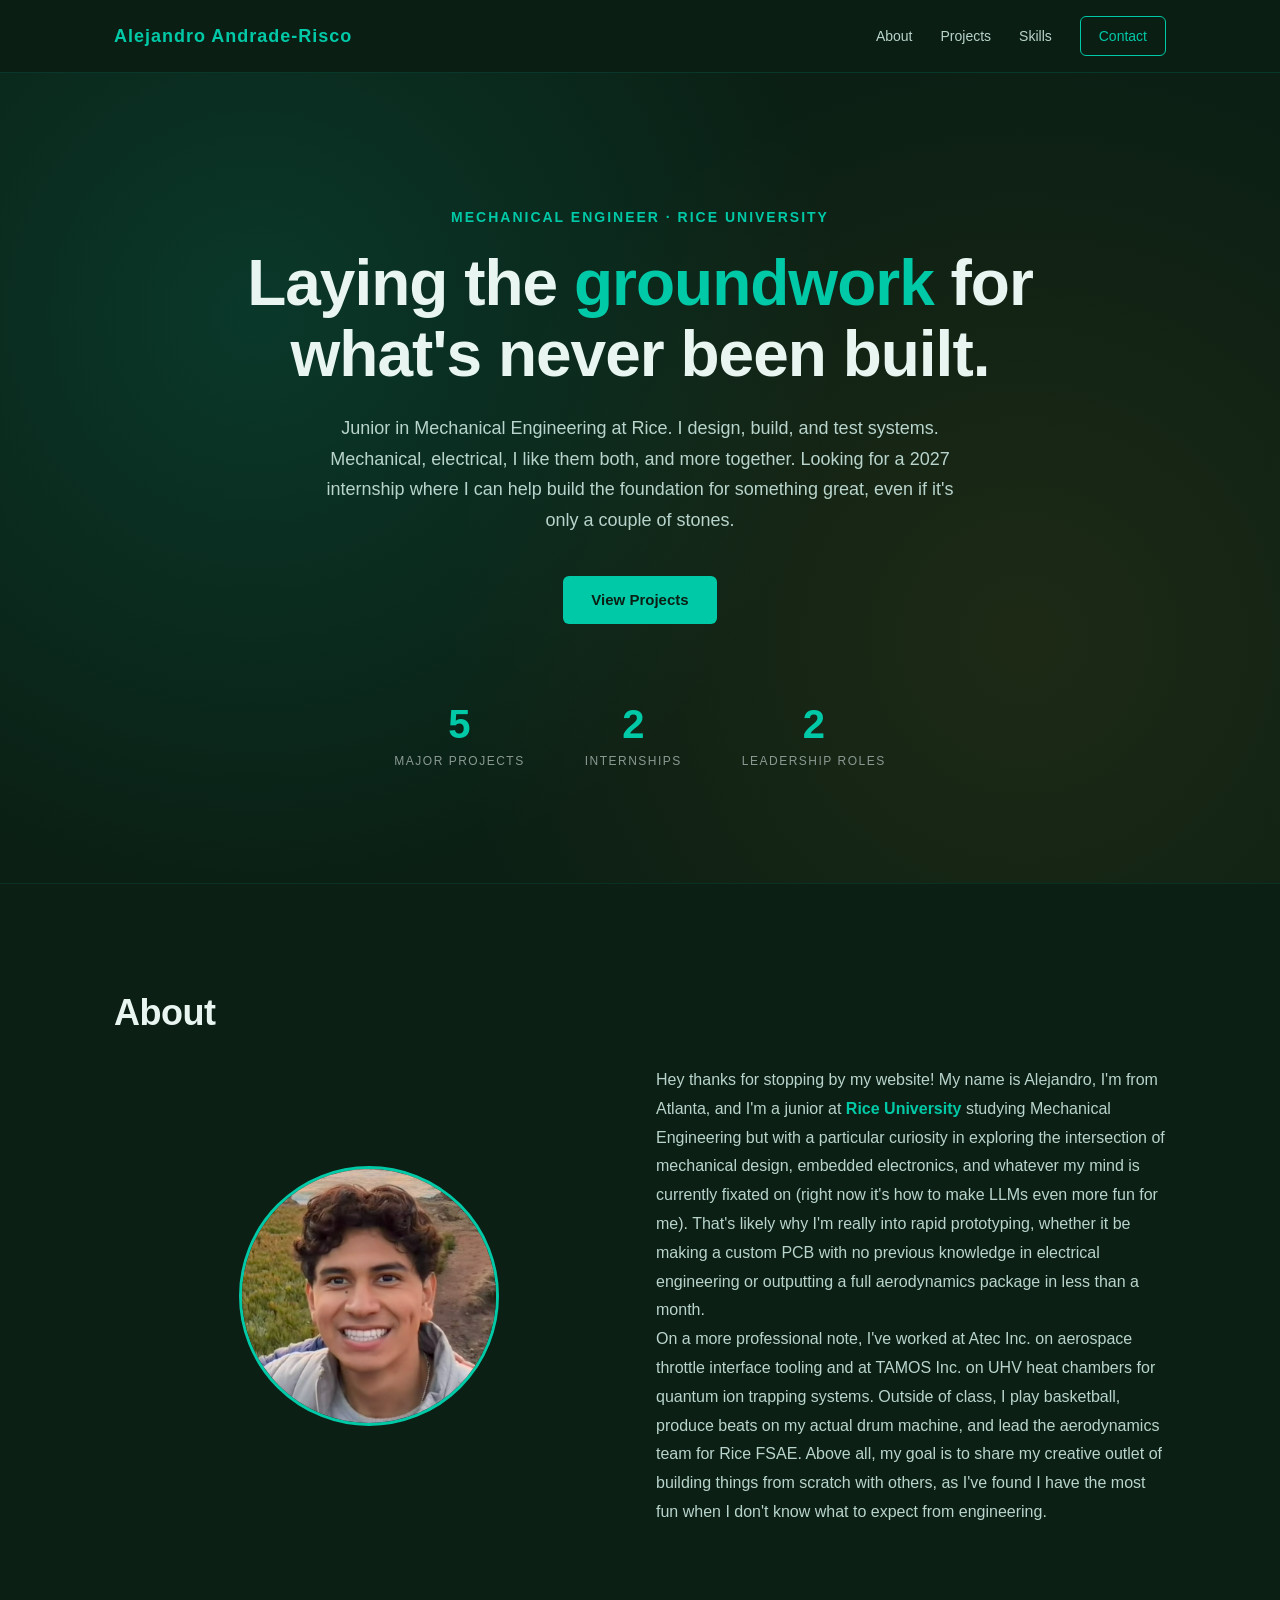
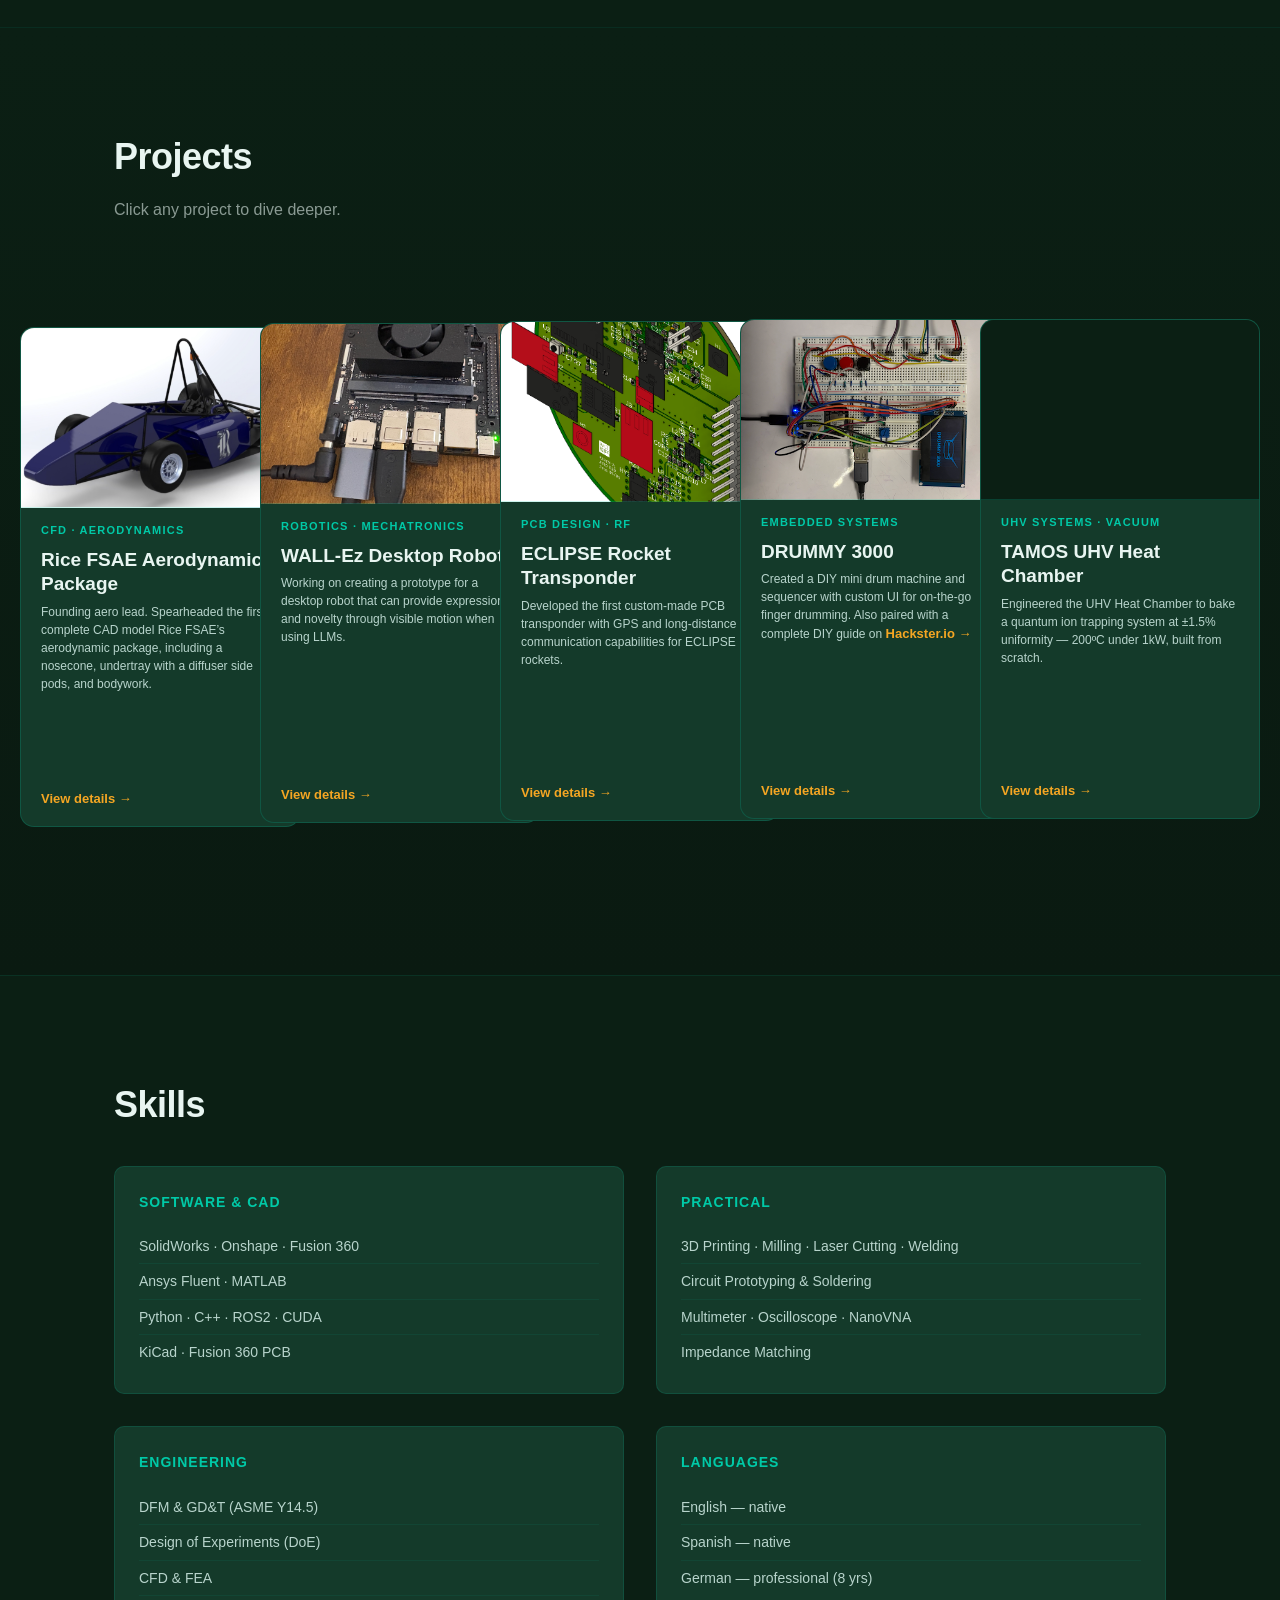
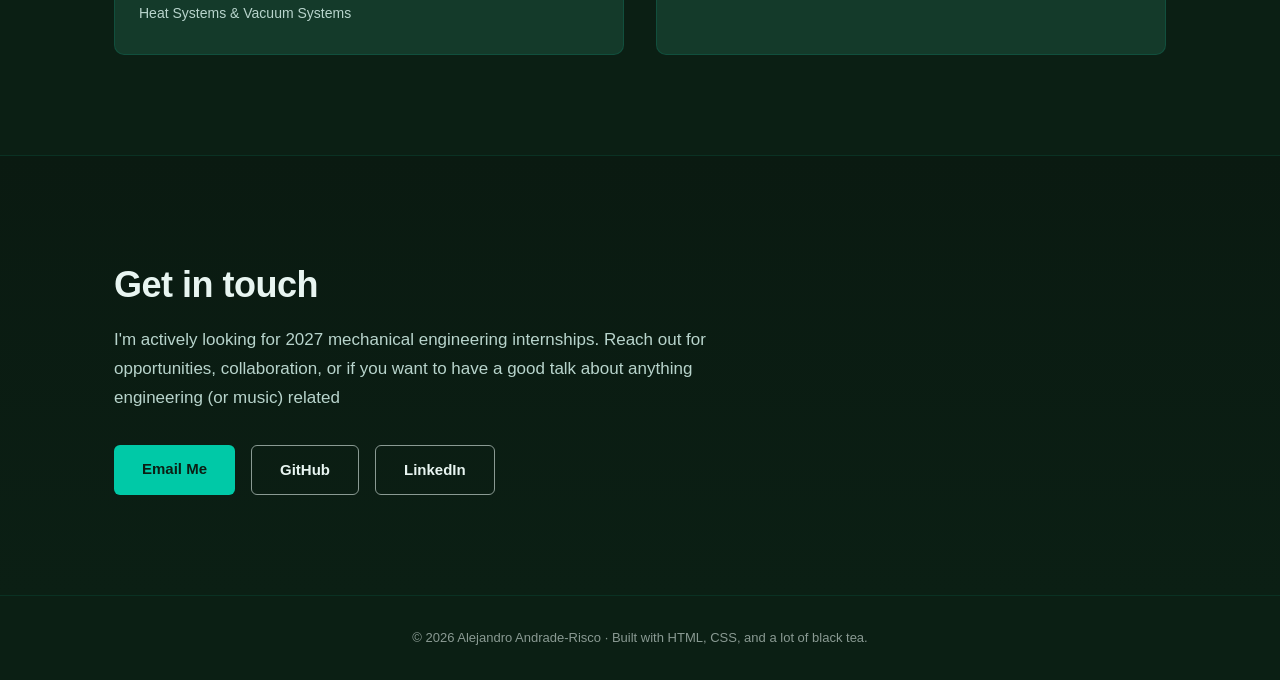
==== commit f859beeb: "Add TAMOS UHV Heat Chamber as 5th project; fix hero count to 5; all card covers = last modal image" ====
--- a/index.html
+++ b/index.html
@@ -41,7 +41,7 @@
       </div>
     </div>
     <div class="hero-stats">
-      <div class="stat"><span class="stat-num">4</span><span class="stat-label">Major Projects</span></div>
+      <div class="stat"><span class="stat-num">5</span><span class="stat-label">Major Projects</span></div>
       <div class="stat"><span class="stat-num">2</span><span class="stat-label">Internships</span></div>
       <div class="stat"><span class="stat-num">2</span><span class="stat-label">Leadership Roles</span></div>
     </div>
@@ -82,10 +82,9 @@
       <p class="section-sub">Click any project to dive deeper.</p>
 
       <div class="project-grid">
-
-        <!-- RICE FSAE — FIRST (LEFT) -->
+        <!-- RICE FSAE — SECOND -->
         <article class="project-card" data-project="fsae">
-          <div class="project-image" style="background-image:url('images/fsae_1.png')"></div>
+          <div class="project-image" style="background-image:url('images/fsae_3.png')"></div>
           <div class="project-body">
             <span class="project-tag">CFD · Aerodynamics</span>
             <h3>Rice FSAE Aerodynamics Package</h3>
@@ -94,9 +93,9 @@
           </div>
         </article>
 
-        <!-- NVIDIA ORIN NANO ROBOT — SECOND -->
+        <!-- NVIDIA ORIN NANO ROBOT — THIRD -->
         <article class="project-card" data-project="robot">
-          <div class="project-image" style="background-image:url('images/robot_2.png')"></div>
+          <div class="project-image" style="background-image:url('images/robot_3.png')"></div>
           <div class="project-body">
             <span class="project-tag">Robotics · Mechatronics</span>
             <h3>WALL-Ez Desktop Robot</h3>
@@ -105,9 +104,9 @@
           </div>
         </article>
 
-        <!-- ECLIPSE TRANSPONDER — THIRD -->
+        <!-- ECLIPSE TRANSPONDER — FOURTH -->
         <article class="project-card" data-project="transponder">
-          <div class="project-image" style="background-image:url('images/transponder_1.png')"></div>
+          <div class="project-image" style="background-image:url('images/transponder_3.png')"></div>
           <div class="project-body">
             <span class="project-tag">PCB Design · RF</span>
             <h3>ECLIPSE Rocket Transponder</h3>
@@ -116,13 +115,24 @@
           </div>
         </article>
 
-        <!-- DRUMMY 3000 — FOURTH (RIGHT) -->
+        <!-- DRUMMY 3000 — FIFTH -->
         <article class="project-card" data-project="drum">
-          <div class="project-image" style="background-image:url('images/drum_1.png')"></div>
+          <div class="project-image" style="background-image:url('images/drum_3.png')"></div>
           <div class="project-body">
             <span class="project-tag">Embedded Systems</span>
             <h3>DRUMMY 3000</h3>
             <p>Created a DIY mini drum machine and sequencer with custom UI for on-the-go finger drumming. Also paired with a complete DIY guide on <a href="https://www.hackster.io/aa338/edes-301-mini-drum-b5fde8" target="_blank" rel="noopener" class="project-link">Hackster.io →</a></p>
+            <span class="project-link">View details →</span>
+          </div>
+        </article>
+
+        <!-- TAMOS UHV HEAT CHAMBER — FIFTH (RIGHTMOST) -->
+        <article class="project-card" data-project="tamos">
+          <div class="project-image" style="background-image:url('images/tamos_2.png')"></div>
+          <div class="project-body">
+            <span class="project-tag">UHV Systems · Vacuum</span>
+            <h3>TAMOS UHV Heat Chamber</h3>
+            <p>Engineered the UHV Heat Chamber to bake a quantum ion trapping system at ±1.5% uniformity — 200ºC under 1kW, built from scratch.</p>
             <span class="project-link">View details →</span>
           </div>
         </article>
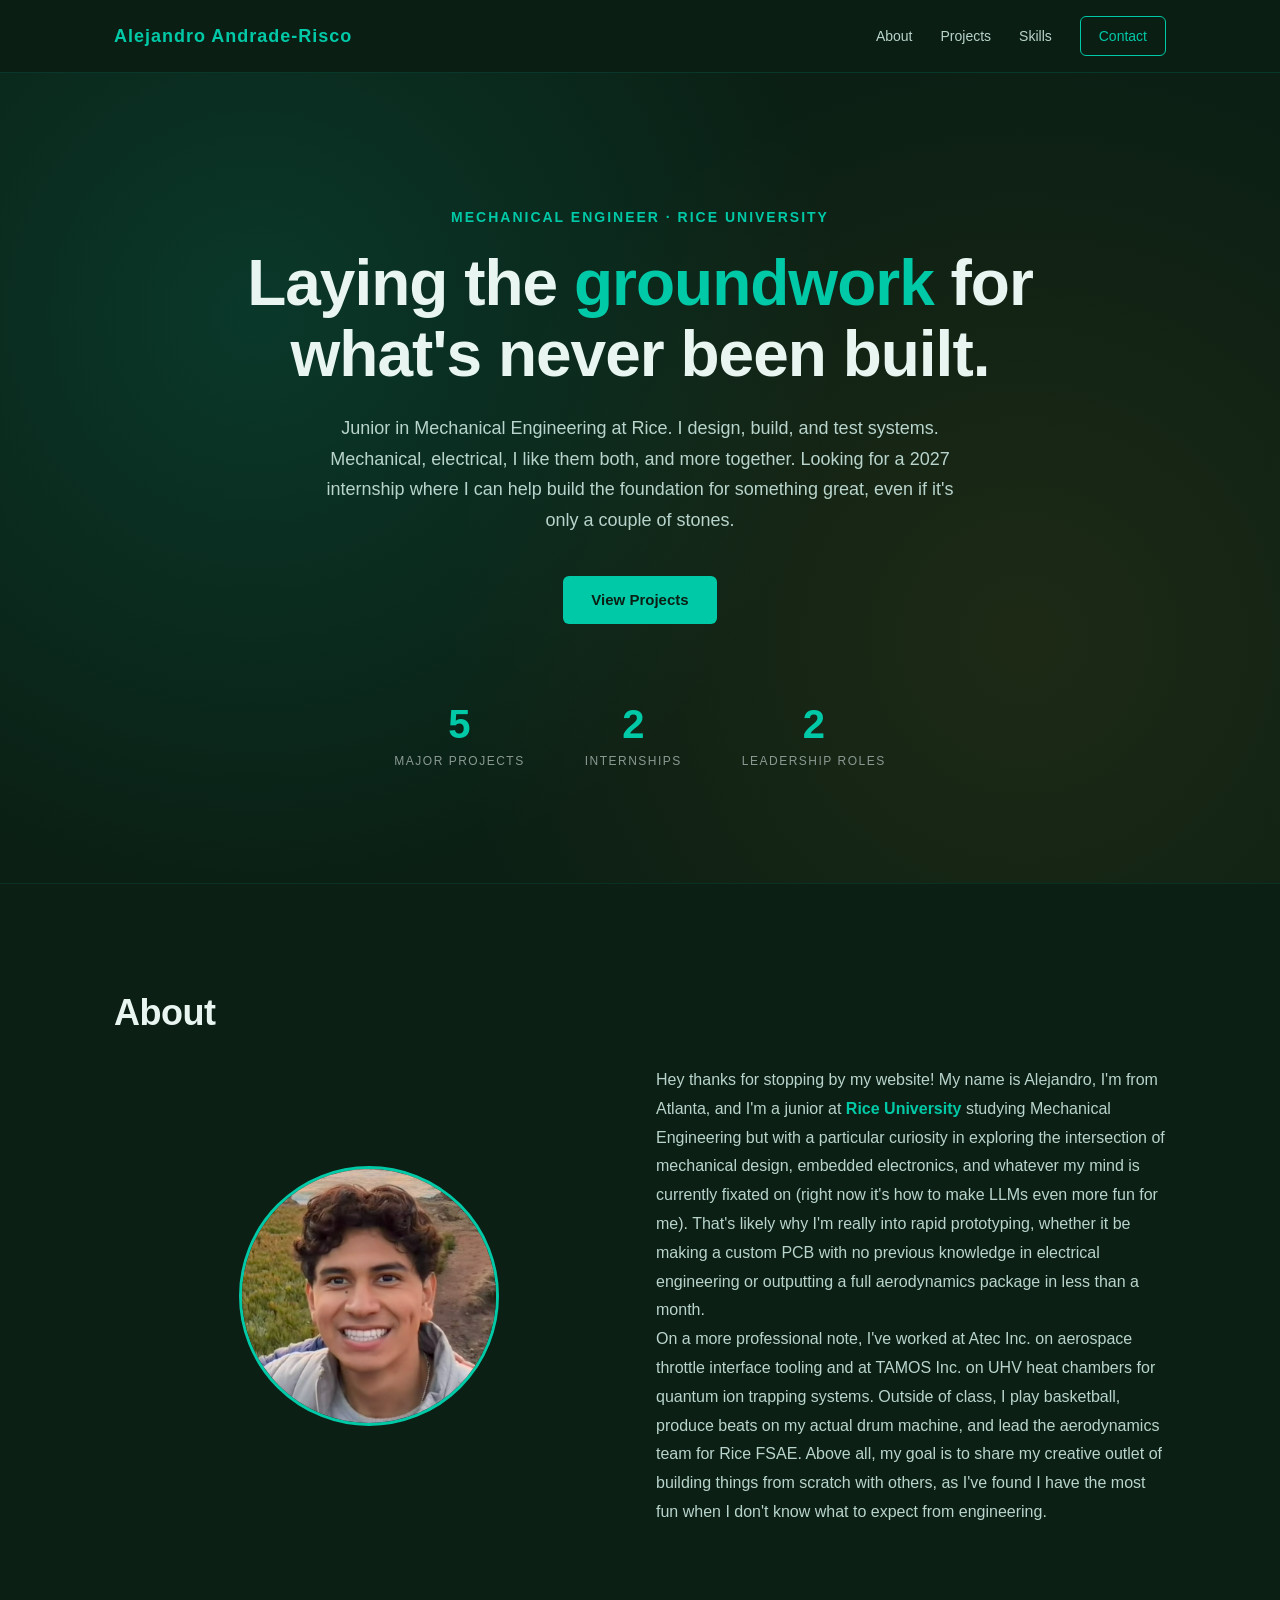
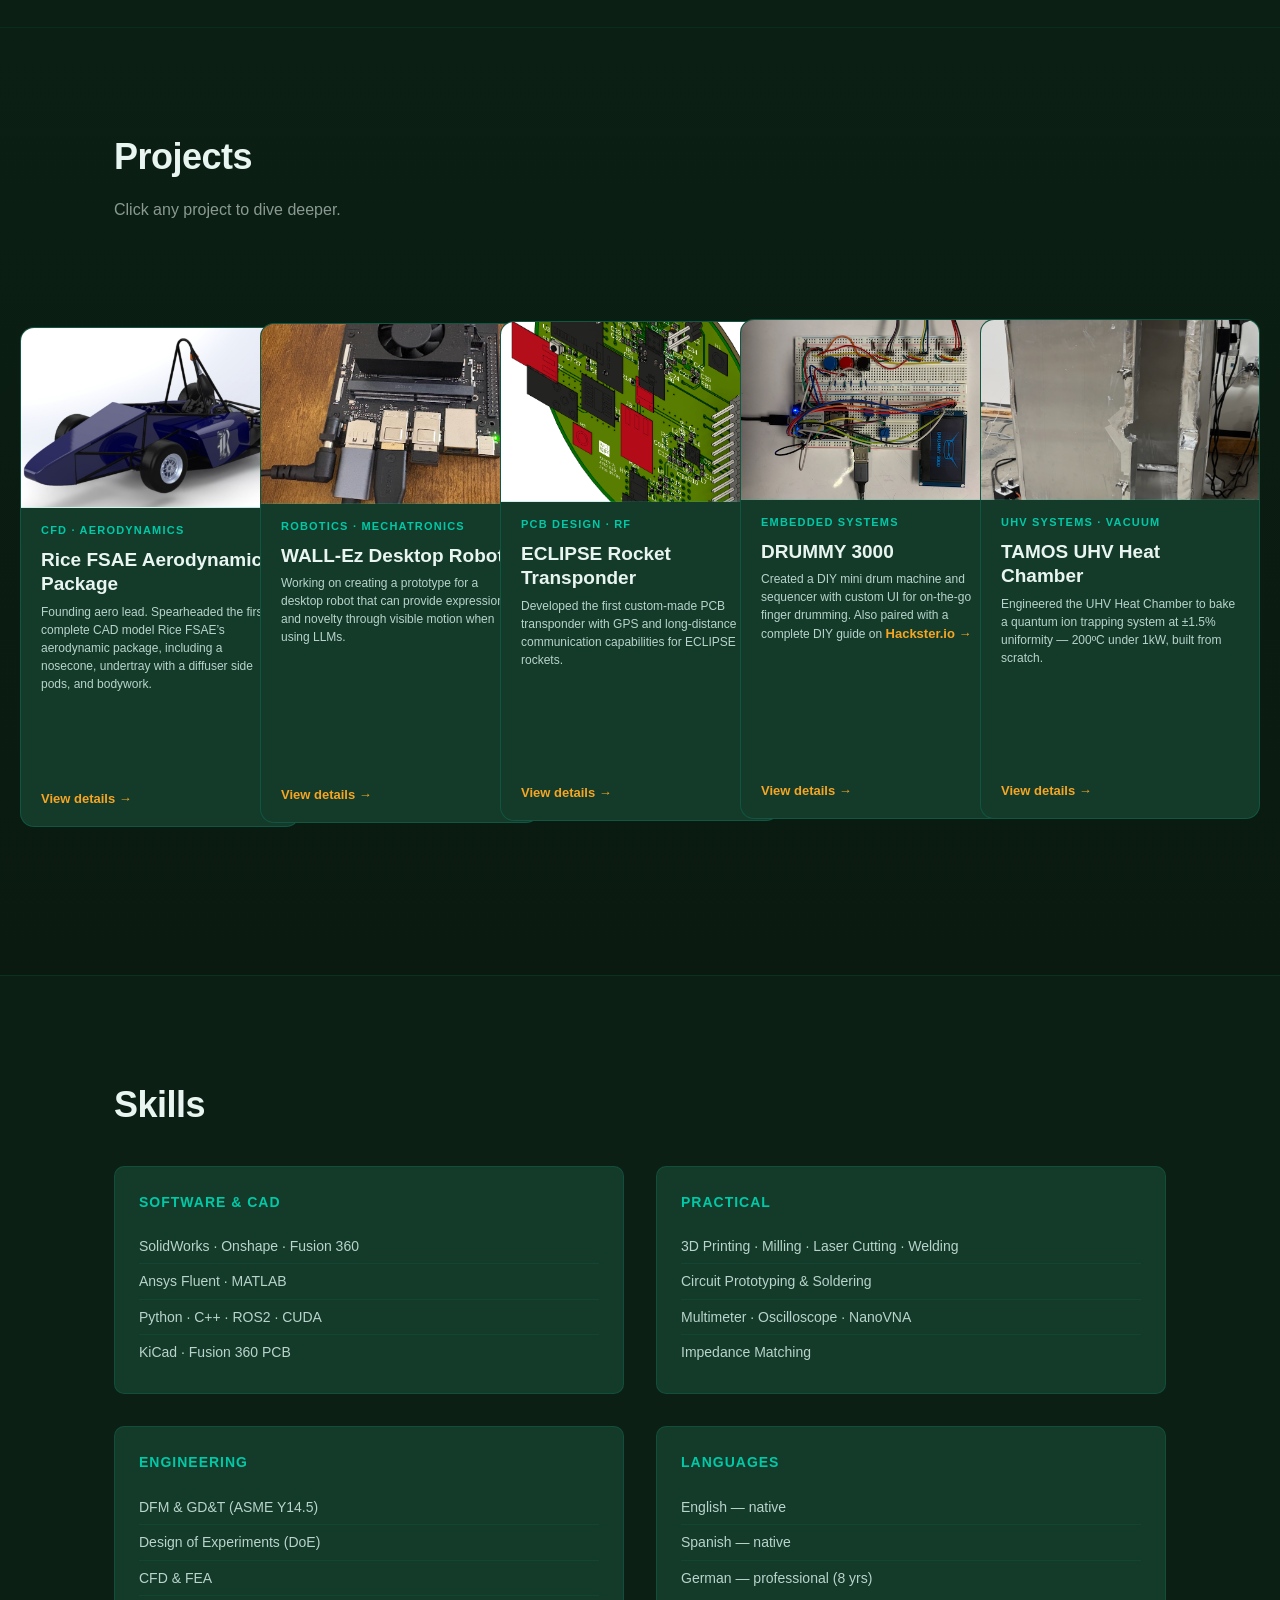
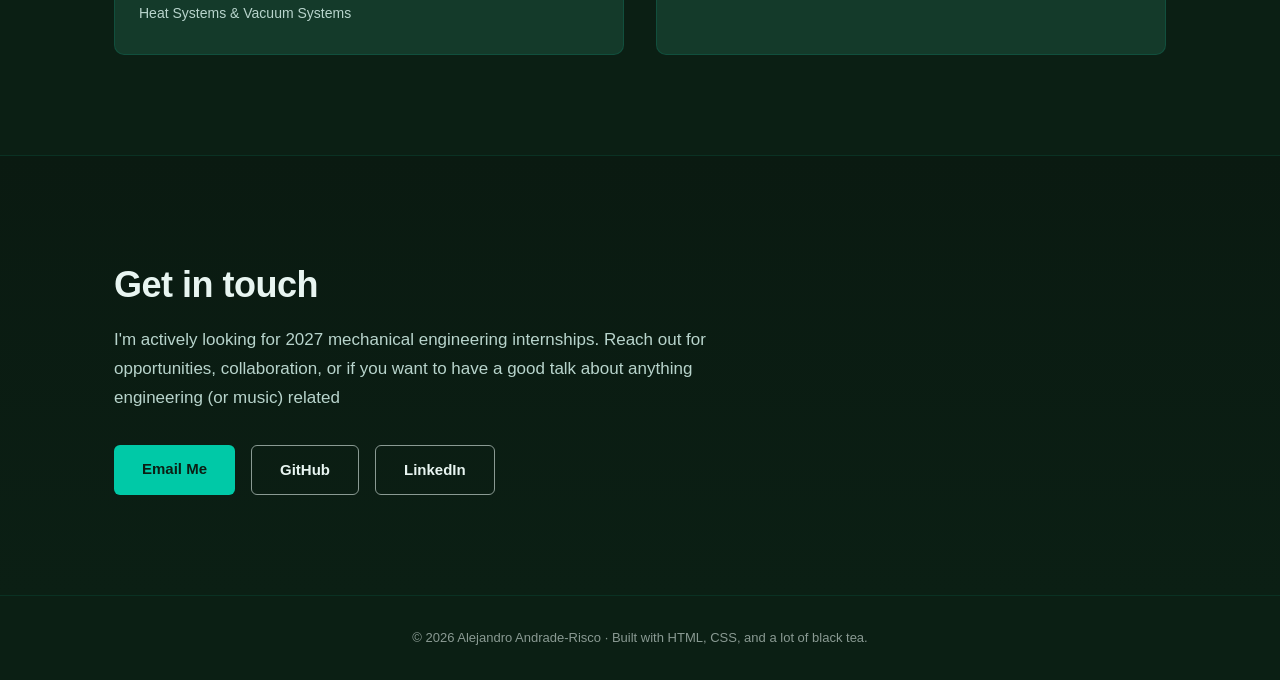
==== commit e6a30359: "Update project image for TAMOS UHV Heat Chamber" ====
--- a/index.html
+++ b/index.html
@@ -128,7 +128,7 @@
 
         <!-- TAMOS UHV HEAT CHAMBER — FIFTH (RIGHTMOST) -->
         <article class="project-card" data-project="tamos">
-          <div class="project-image" style="background-image:url('images/tamos_2.png')"></div>
+          <div class="project-image" style="background-image:url('images/tamos_3.png')"></div>
           <div class="project-body">
             <span class="project-tag">UHV Systems · Vacuum</span>
             <h3>TAMOS UHV Heat Chamber</h3>
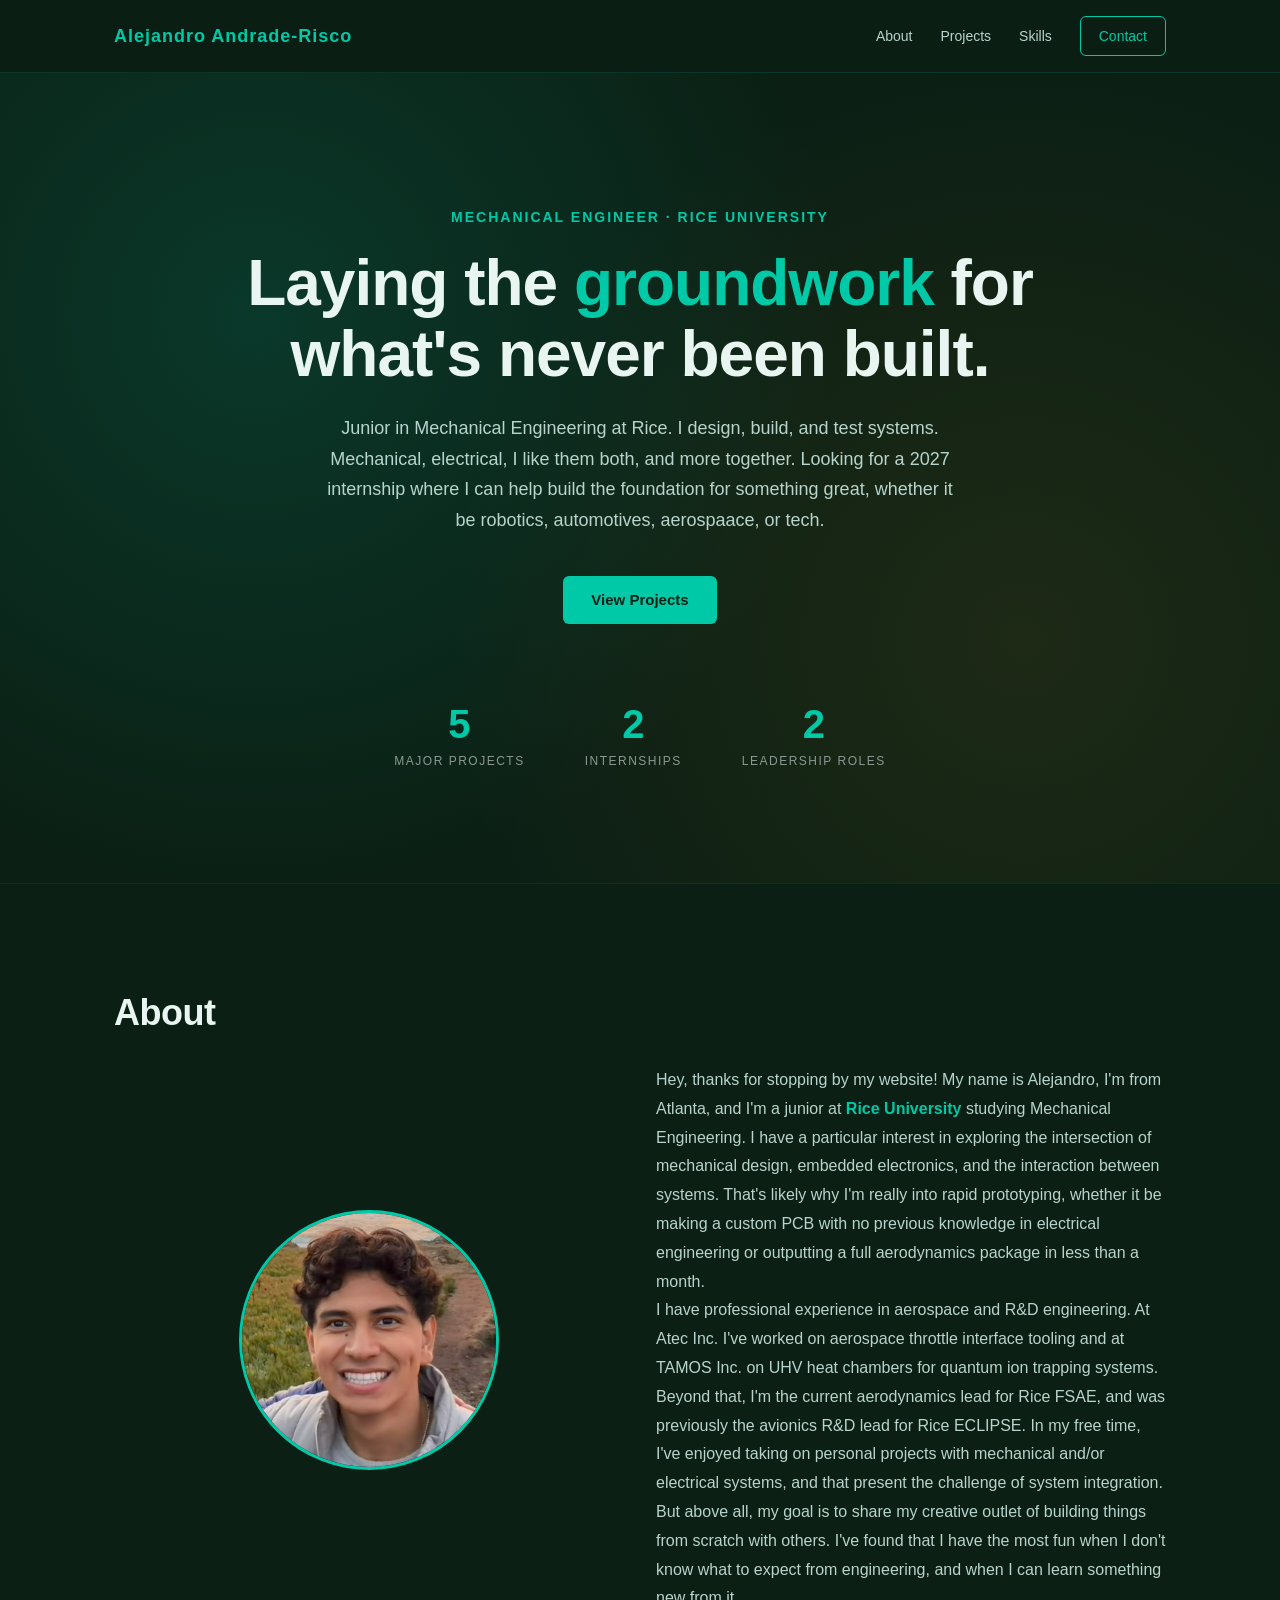
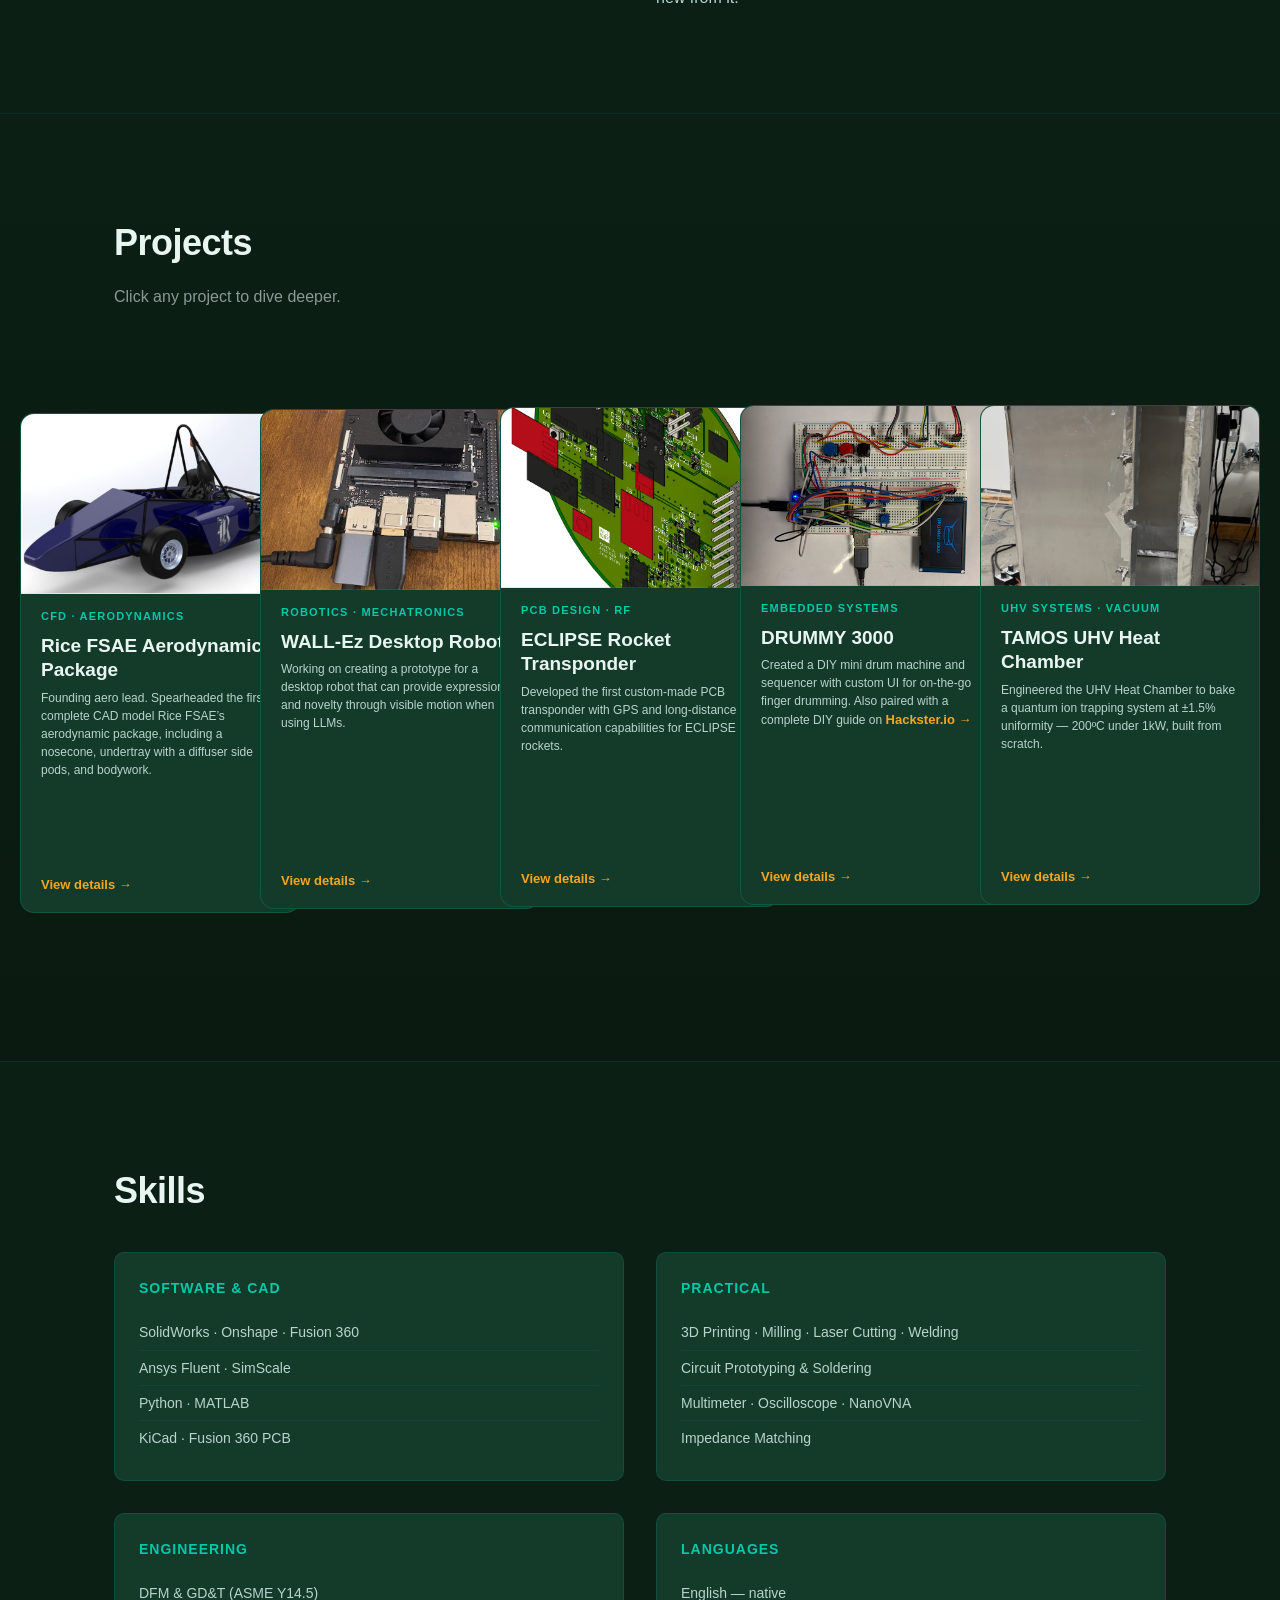
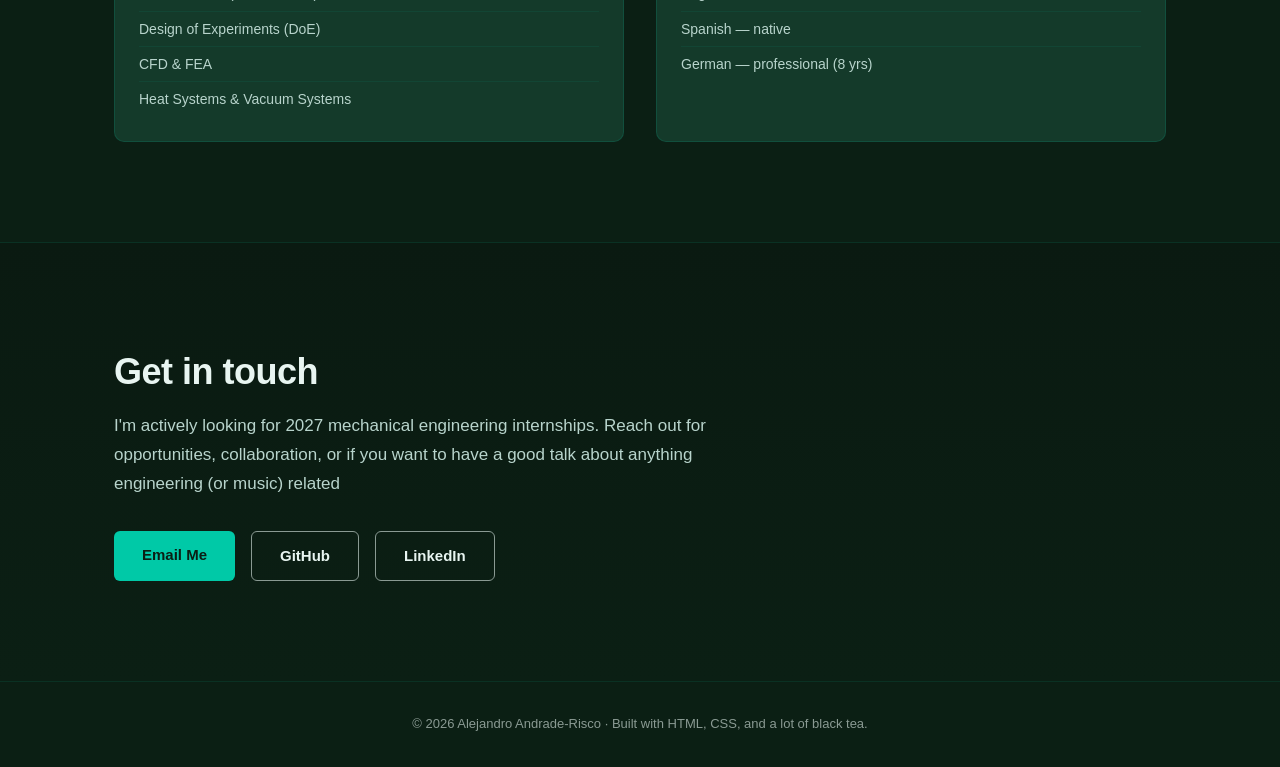
==== commit 34b9ebd1: "Revise content in index.html for clarity and detail Updated personal introduction and skills section" ====
--- a/index.html
+++ b/index.html
@@ -34,7 +34,7 @@
       <p class="hero-eyebrow">Mechanical Engineer · Rice University</p>
       <h1 class="hero-title">Laying the <span class="accent">groundwork</span> for what's never been built.</h1>
       <p class="hero-sub">
-        Junior in Mechanical Engineering at Rice. I design, build, and test systems. Mechanical, electrical, I like them both, and more together. Looking for a 2027 internship where I can help build the foundation for something great, even if it's only a couple of stones.
+        Junior in Mechanical Engineering at Rice. I design, build, and test systems. Mechanical, electrical, I like them both, and more together. Looking for a 2027 internship where I can help build the foundation for something great, whether it be robotics, automotives, aerospaace, or tech.
       </p>
       <div class="hero-actions">
         <a href="#projects" class="btn btn-primary">View Projects</a>
@@ -57,19 +57,25 @@
         </div>
         <div class="about-text-col">
           <p class="about-text">
-              Hey thanks for stopping by my website! My name is Alejandro, I'm from Atlanta, and I'm a junior 
-            at <strong>Rice University</strong> studying Mechanical Engineering but with a particular curiosity in 
-            exploring the intersection of mechanical design, embedded electronics, and whatever my mind is 
-            currently fixated on (right now it's how to make LLMs even more fun for me). That's likely why I'm 
-            really into rapid prototyping, whether it be making a custom PCB with no previous knowledge in 
-            electrical engineering or outputting a full aerodynamics package in less than a month. 
+              Hey, thanks for stopping by my website! My name is Alejandro, I'm from Atlanta, and I'm a junior 
+            at <strong>Rice University</strong> studying Mechanical Engineering. I have a particular interest in 
+            exploring the intersection of mechanical design, embedded electronics, and the interaction between 
+            systems. That's likely why I'm really into rapid prototyping, whether it be making a custom PCB with 
+            no previous knowledge in electrical engineering or outputting a full aerodynamics package in less than 
+            a month. 
           </p>
           <p class="about-text">
-              On a more professional note, I've worked at Atec Inc. on aerospace throttle interface tooling and 
-            at TAMOS Inc. on UHV heat chambers for quantum ion trapping systems. Outside of class, I play 
-            basketball, produce beats on my actual drum machine, and lead the aerodynamics team for Rice FSAE.
-            Above all, my goal is to share my creative outlet of building things from scratch with others, as
-            I've found I have the most fun when I don't know what to expect from engineering. 
+              I have professional experience in aerospace and R&D engineering. At Atec Inc. I've
+            worked on aerospace throttle interface tooling and at TAMOS Inc. on UHV heat chambers 
+            for quantum ion trapping systems. Beyond that, I'm the current aerodynamics lead for 
+            Rice FSAE, and was previously the avionics R&D lead for Rice ECLIPSE. In my free time,
+            I've enjoyed taking on personal projects with mechanical and/or electrical systems, 
+            and that present the challenge of system integration.
+          </p>
+          <p class="about-text">
+              But above all, my goal is to share my creative outlet of building things from scratch 
+            with others. I've found that I have the most fun when I don't know what to expect from 
+            engineering, and when I can learn something new from it. 
           </p>
         </div>
     </div>
@@ -150,8 +156,8 @@
           <h4>Software &amp; CAD</h4>
           <ul>
             <li>SolidWorks · Onshape · Fusion 360</li>
-            <li>Ansys Fluent · MATLAB</li>
-            <li>Python · C++ · ROS2 · CUDA</li>
+            <li>Ansys Fluent · SimScale</li>
+            <li>Python · MATLAB</li>
             <li>KiCad · Fusion 360 PCB</li>
           </ul>
         </div>
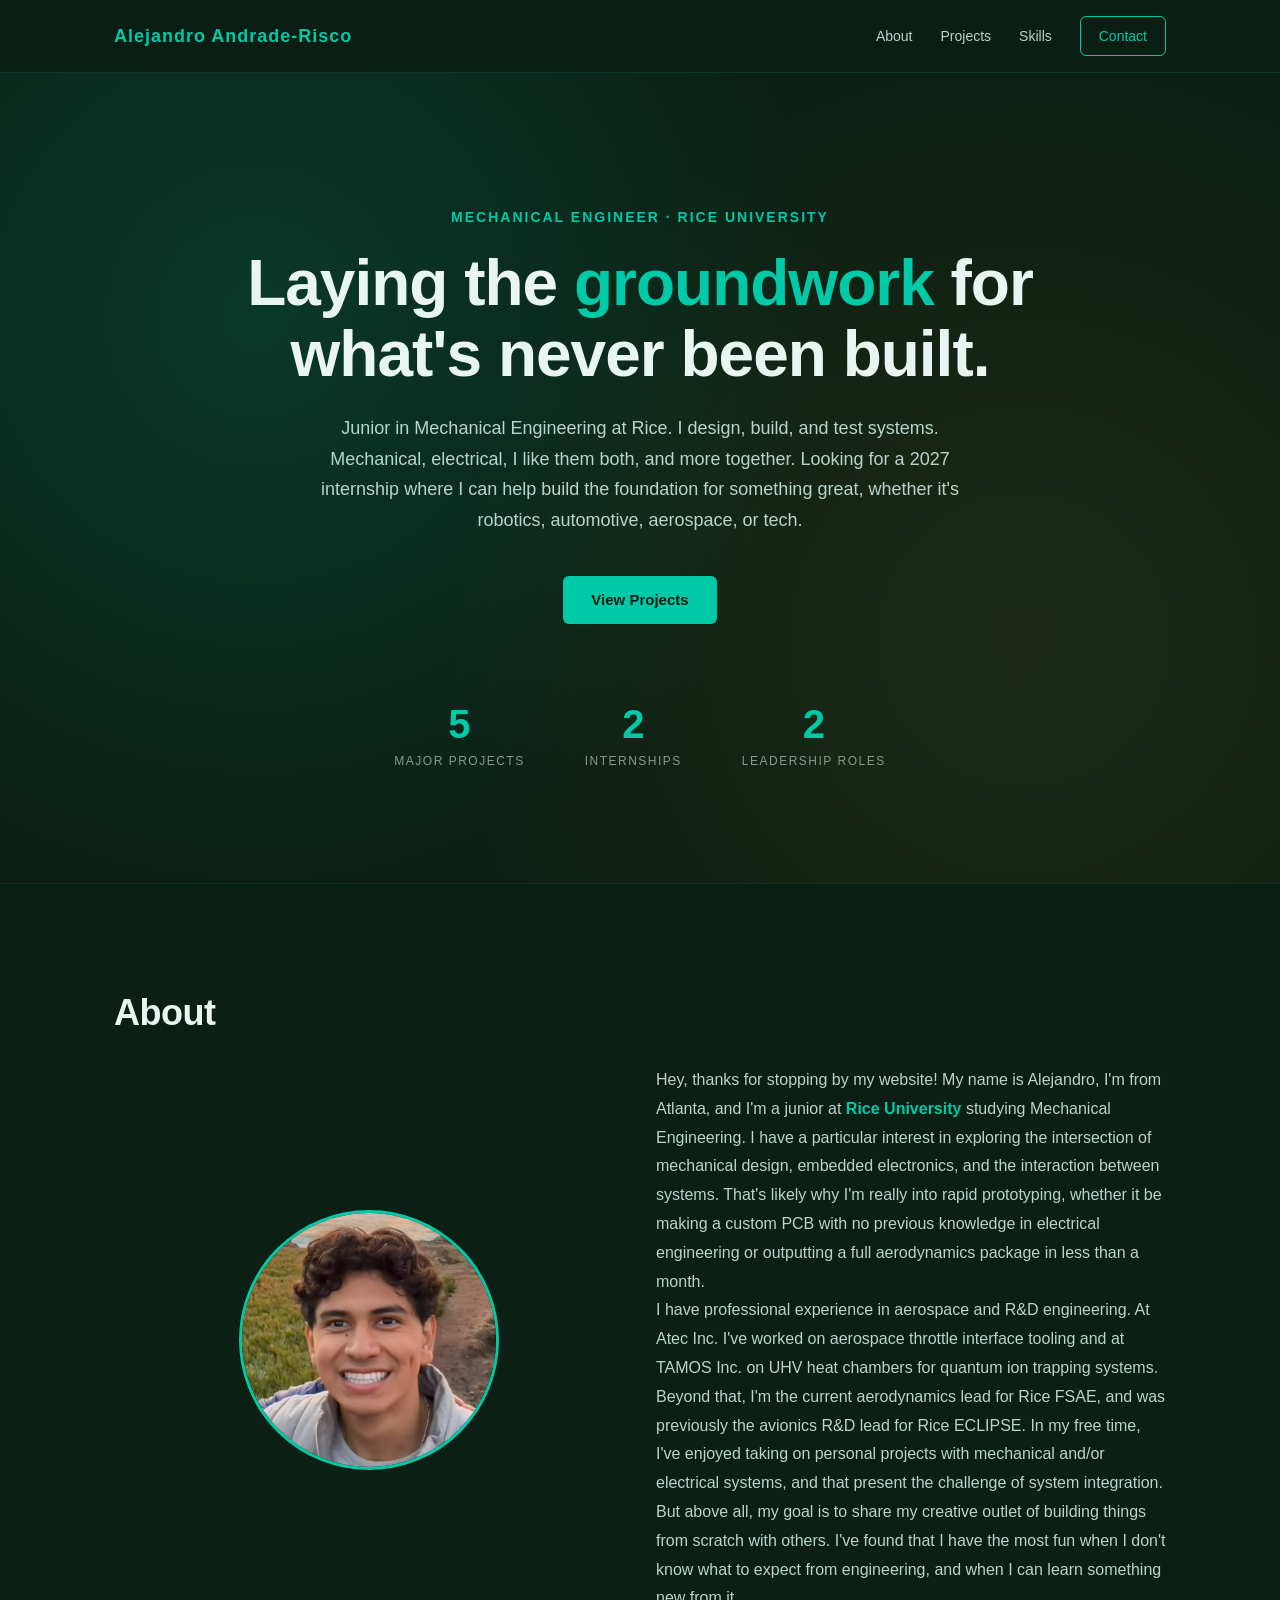
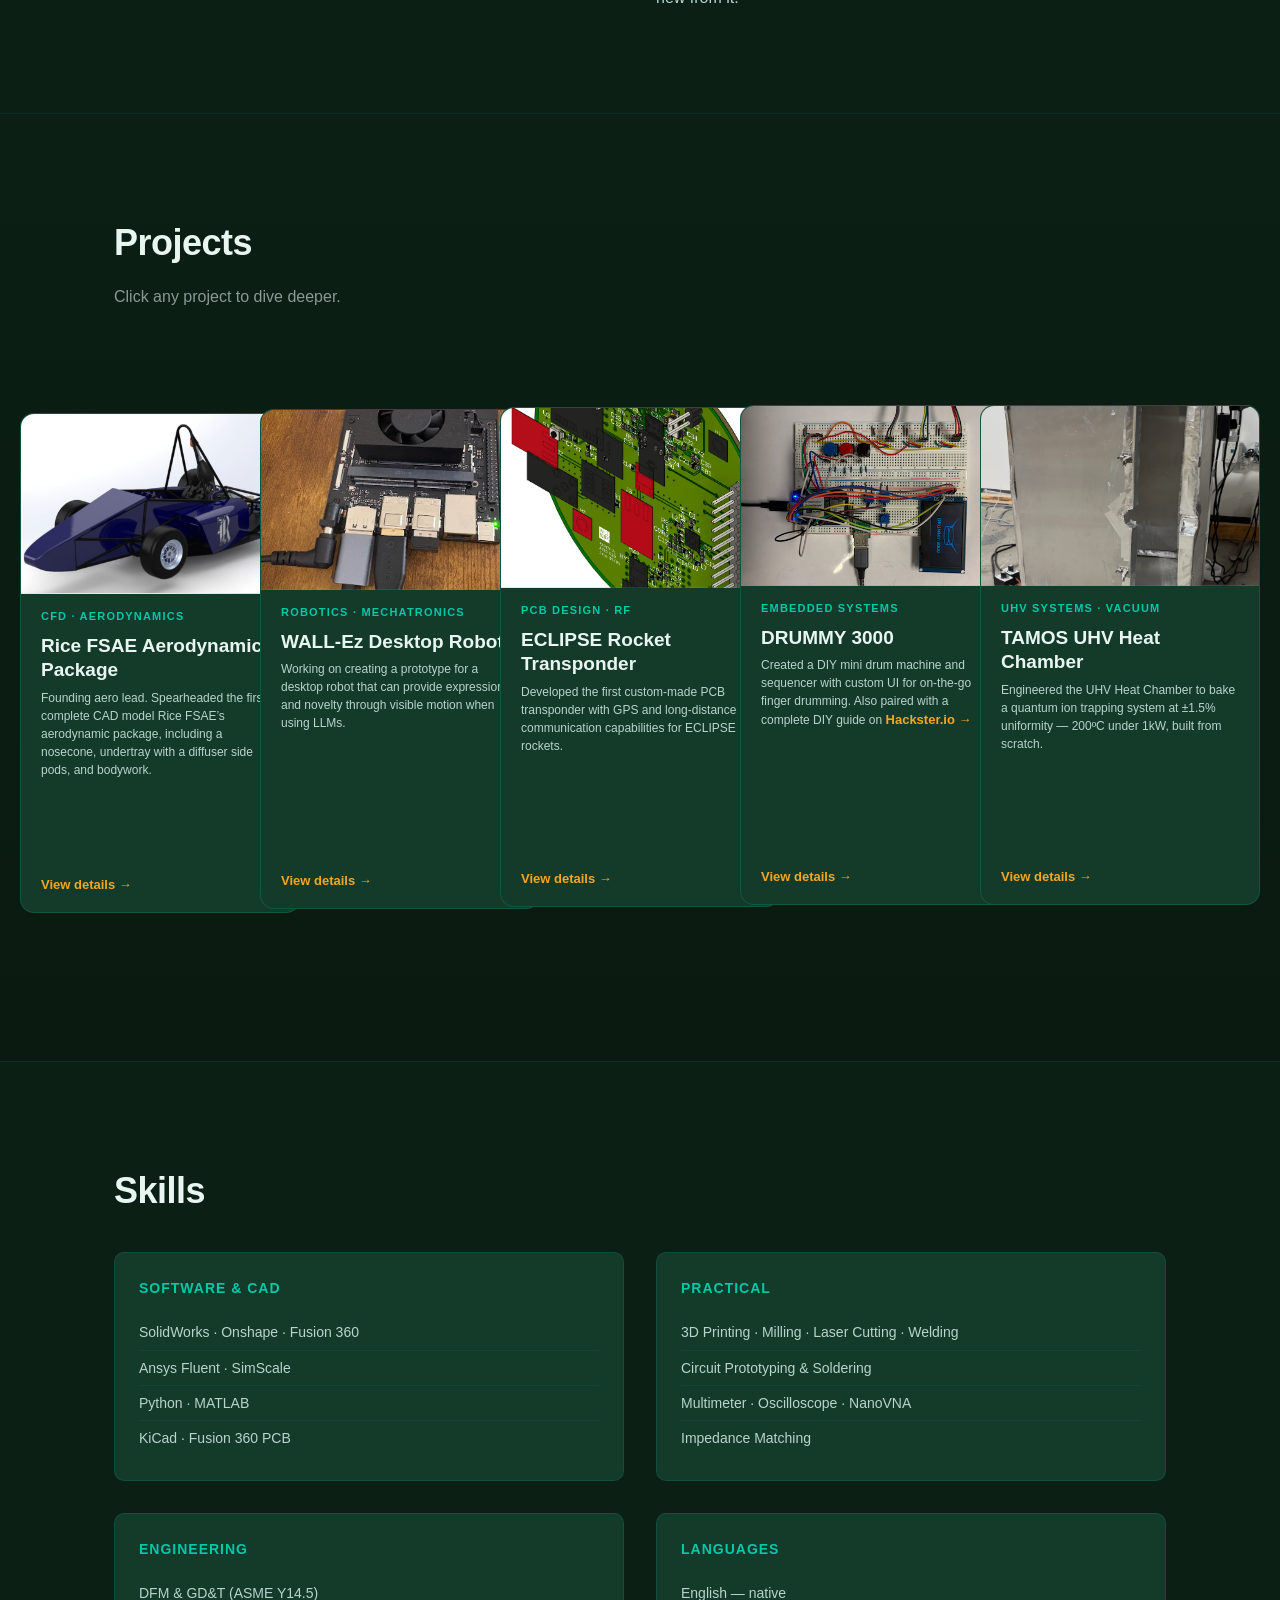
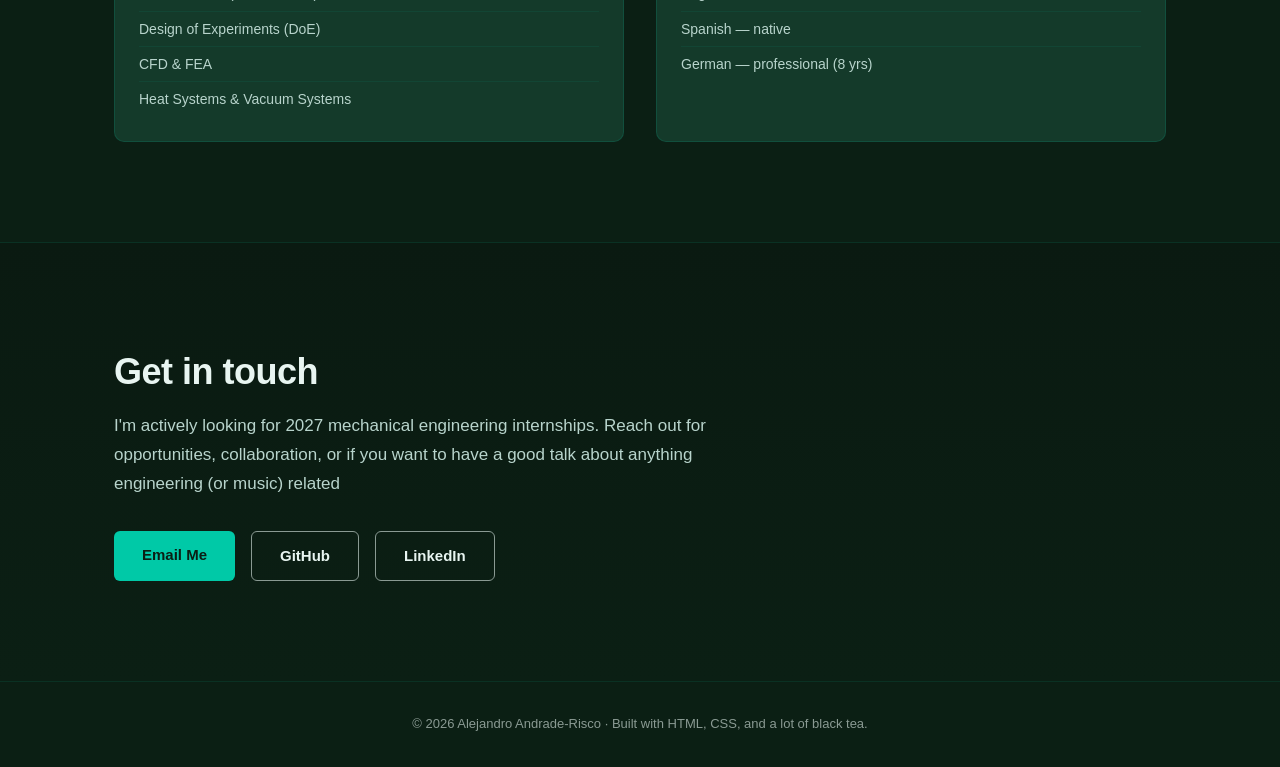
==== commit e2bc7ee2: "Fix spelling errors in hero section Corrected spelling errors in the internship description." ====
--- a/index.html
+++ b/index.html
@@ -34,7 +34,7 @@
       <p class="hero-eyebrow">Mechanical Engineer · Rice University</p>
       <h1 class="hero-title">Laying the <span class="accent">groundwork</span> for what's never been built.</h1>
       <p class="hero-sub">
-        Junior in Mechanical Engineering at Rice. I design, build, and test systems. Mechanical, electrical, I like them both, and more together. Looking for a 2027 internship where I can help build the foundation for something great, whether it be robotics, automotives, aerospaace, or tech.
+        Junior in Mechanical Engineering at Rice. I design, build, and test systems. Mechanical, electrical, I like them both, and more together. Looking for a 2027 internship where I can help build the foundation for something great, whether it's robotics, automotive, aerospace, or tech.
       </p>
       <div class="hero-actions">
         <a href="#projects" class="btn btn-primary">View Projects</a>
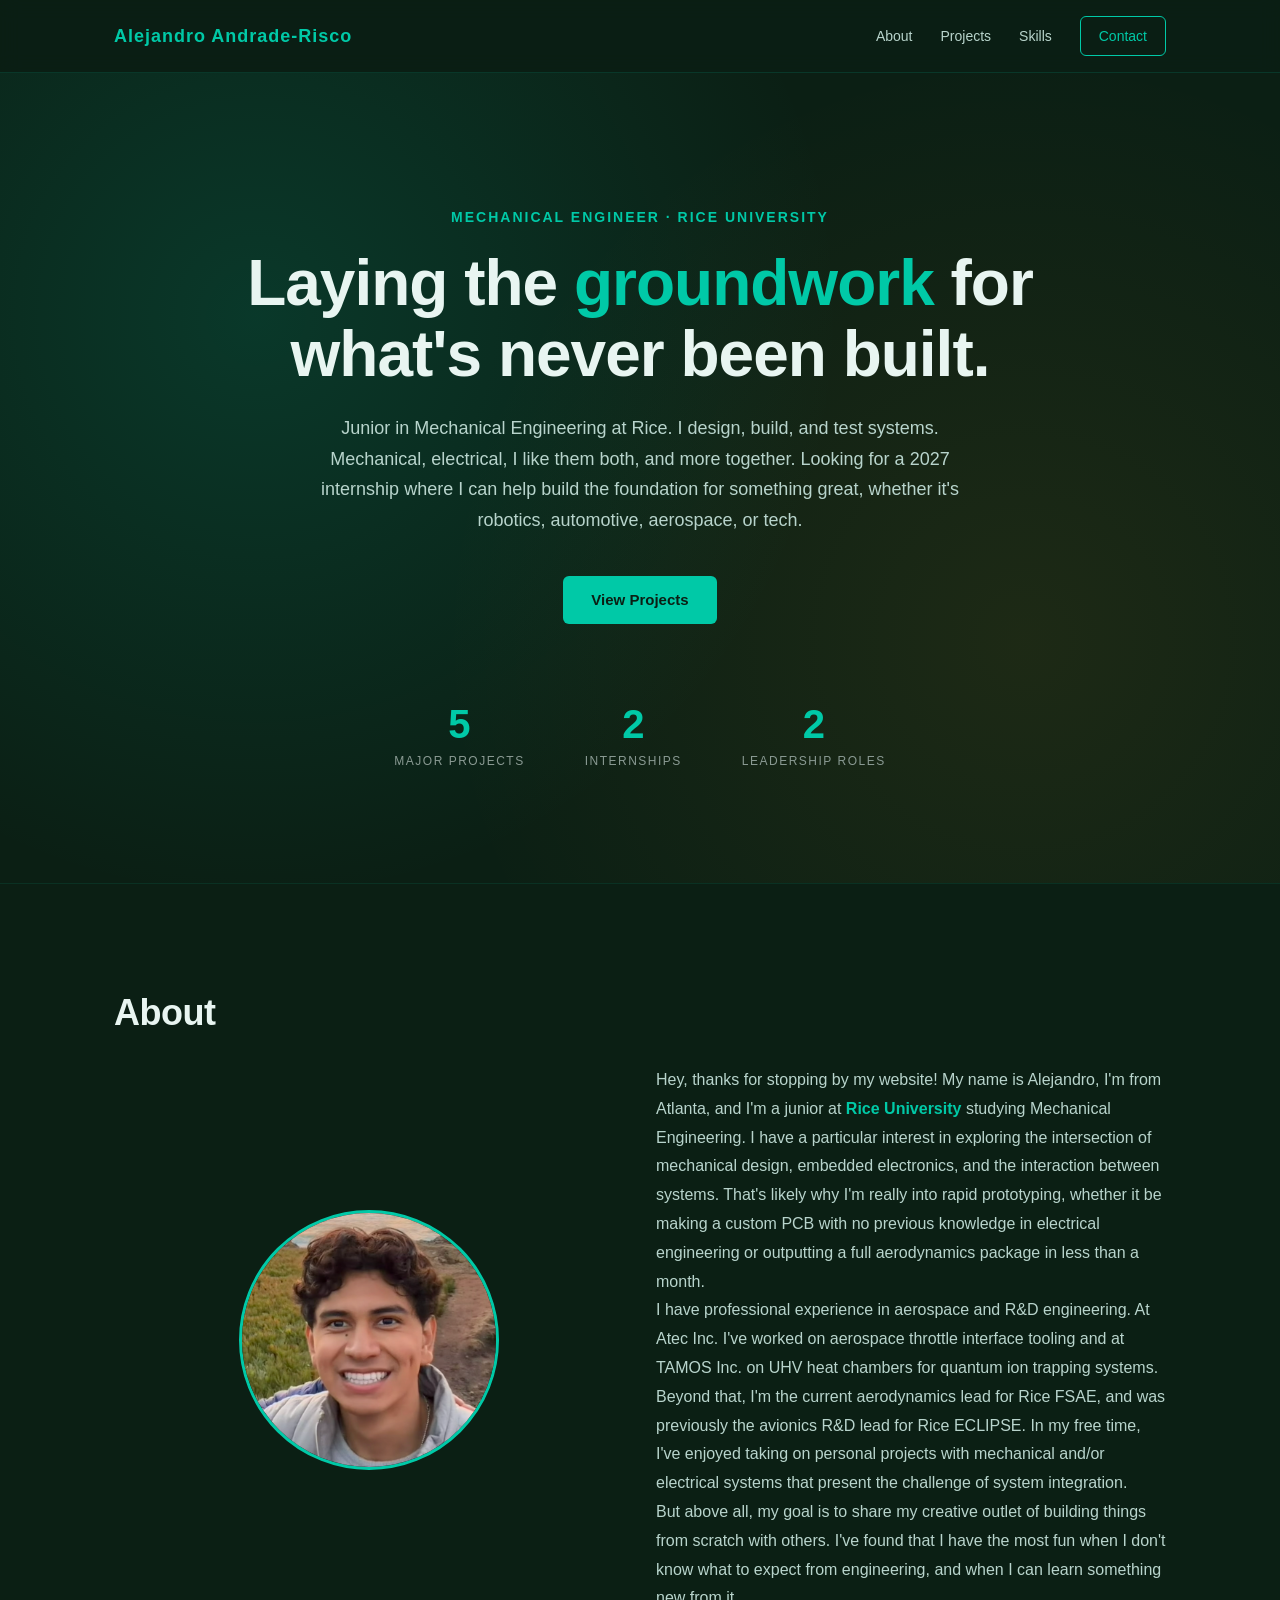
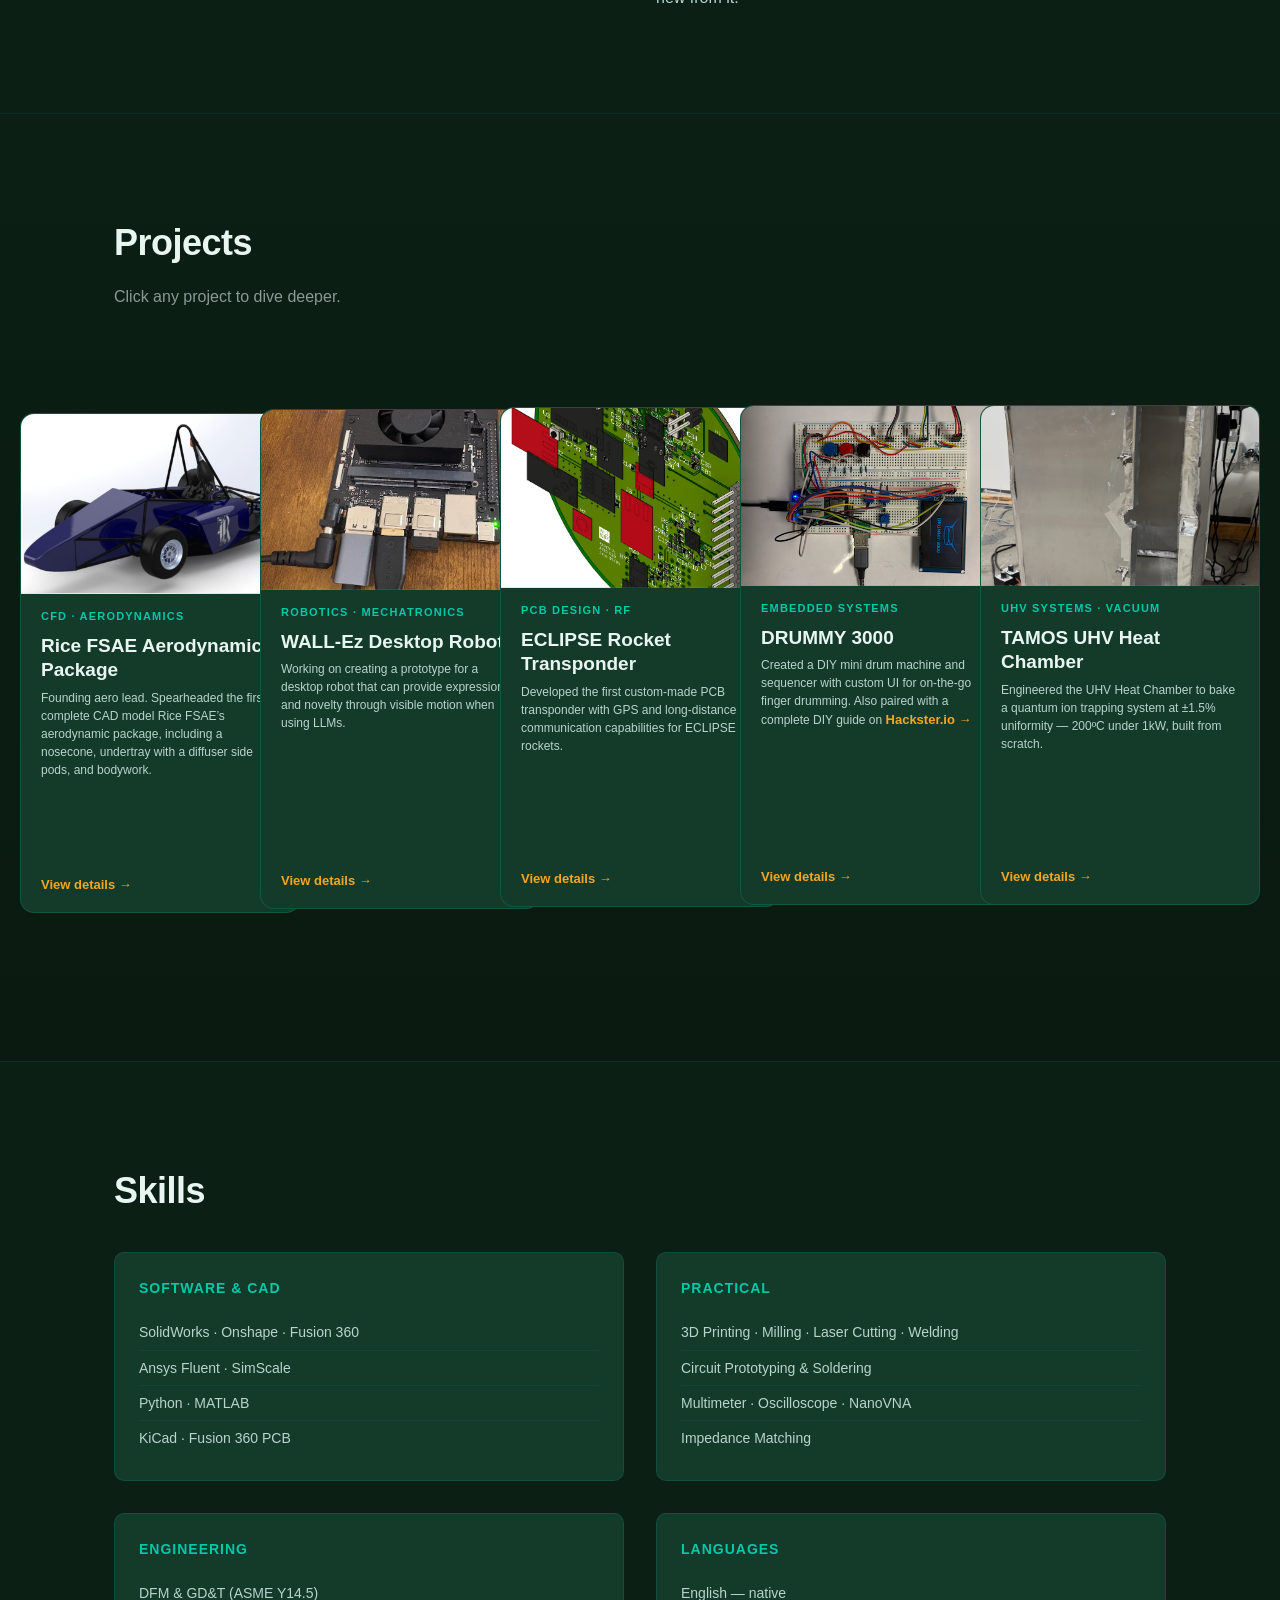
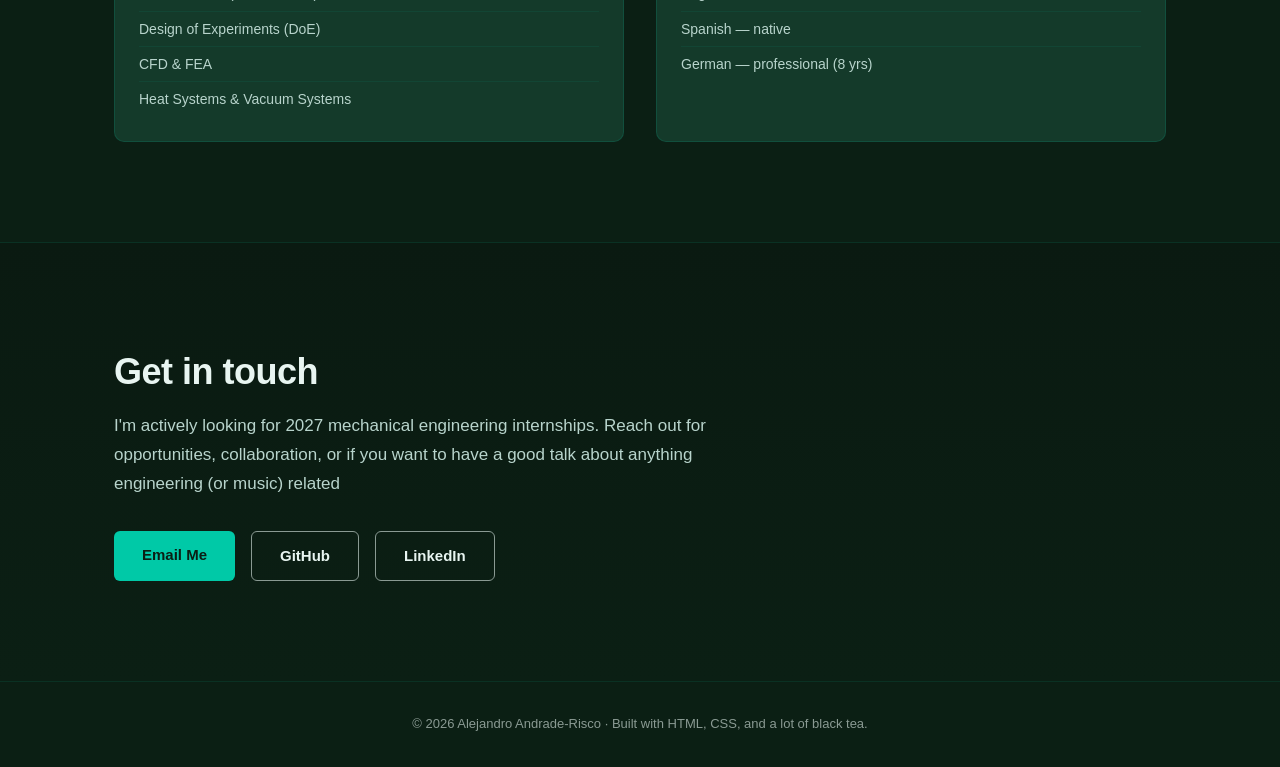
==== commit f6585791: "Reorganize personal projects description Reformat text for better readability in index.html." ====
--- a/index.html
+++ b/index.html
@@ -69,8 +69,8 @@
             worked on aerospace throttle interface tooling and at TAMOS Inc. on UHV heat chambers 
             for quantum ion trapping systems. Beyond that, I'm the current aerodynamics lead for 
             Rice FSAE, and was previously the avionics R&D lead for Rice ECLIPSE. In my free time,
-            I've enjoyed taking on personal projects with mechanical and/or electrical systems, 
-            and that present the challenge of system integration.
+            I've enjoyed taking on personal projects with mechanical and/or electrical systems 
+            that present the challenge of system integration.
           </p>
           <p class="about-text">
               But above all, my goal is to share my creative outlet of building things from scratch 
